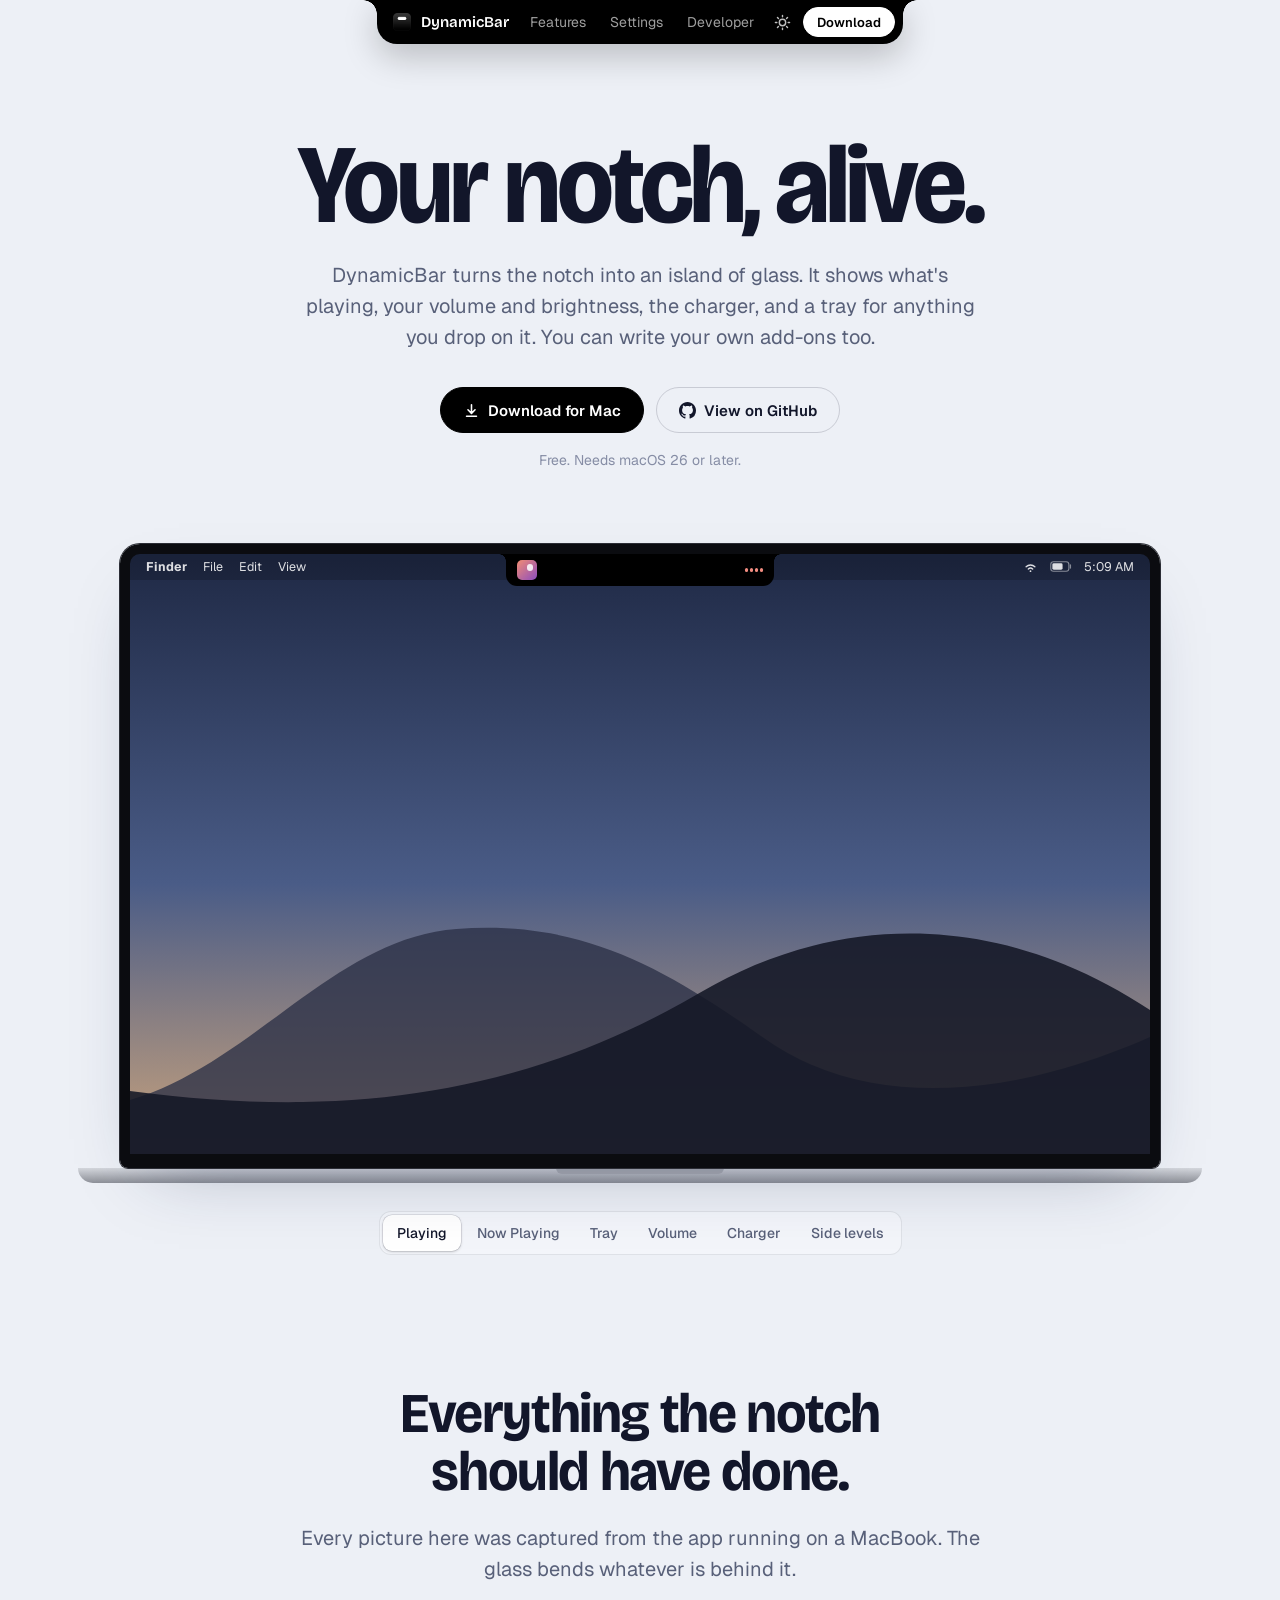
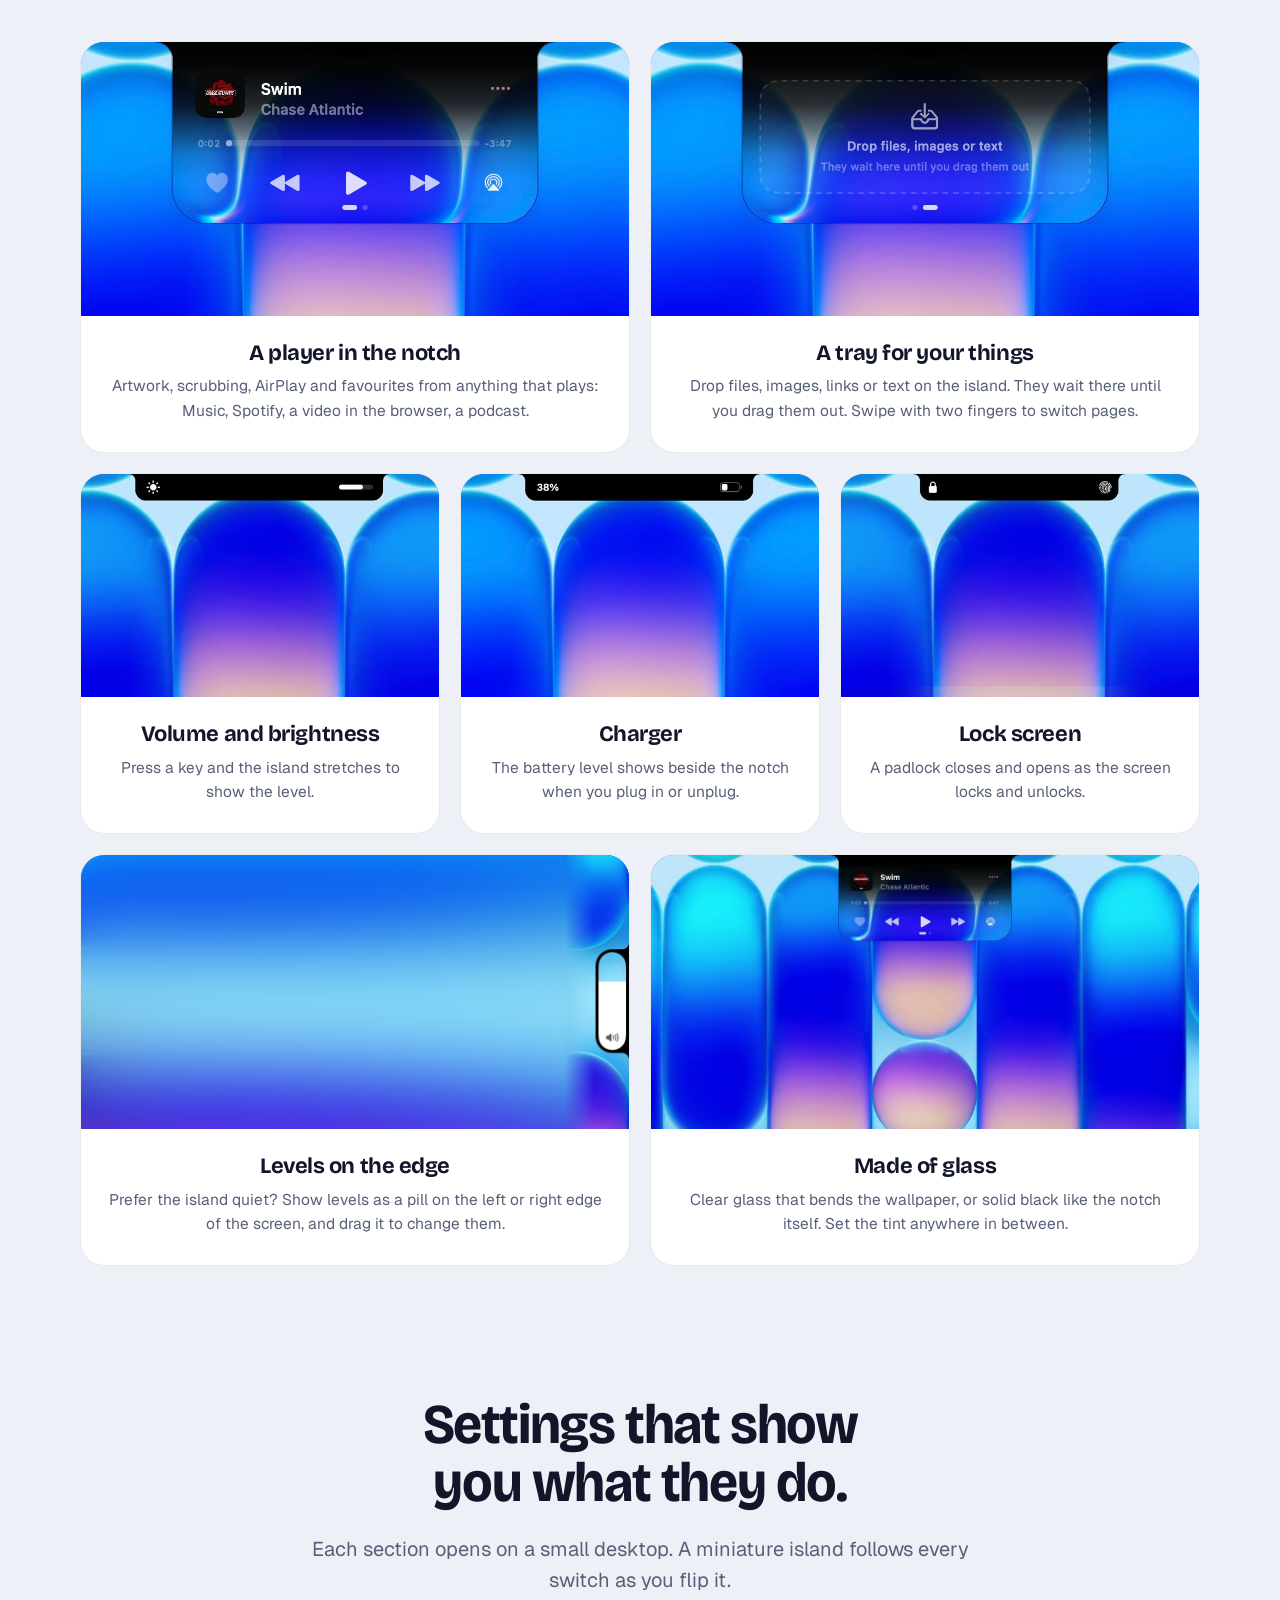
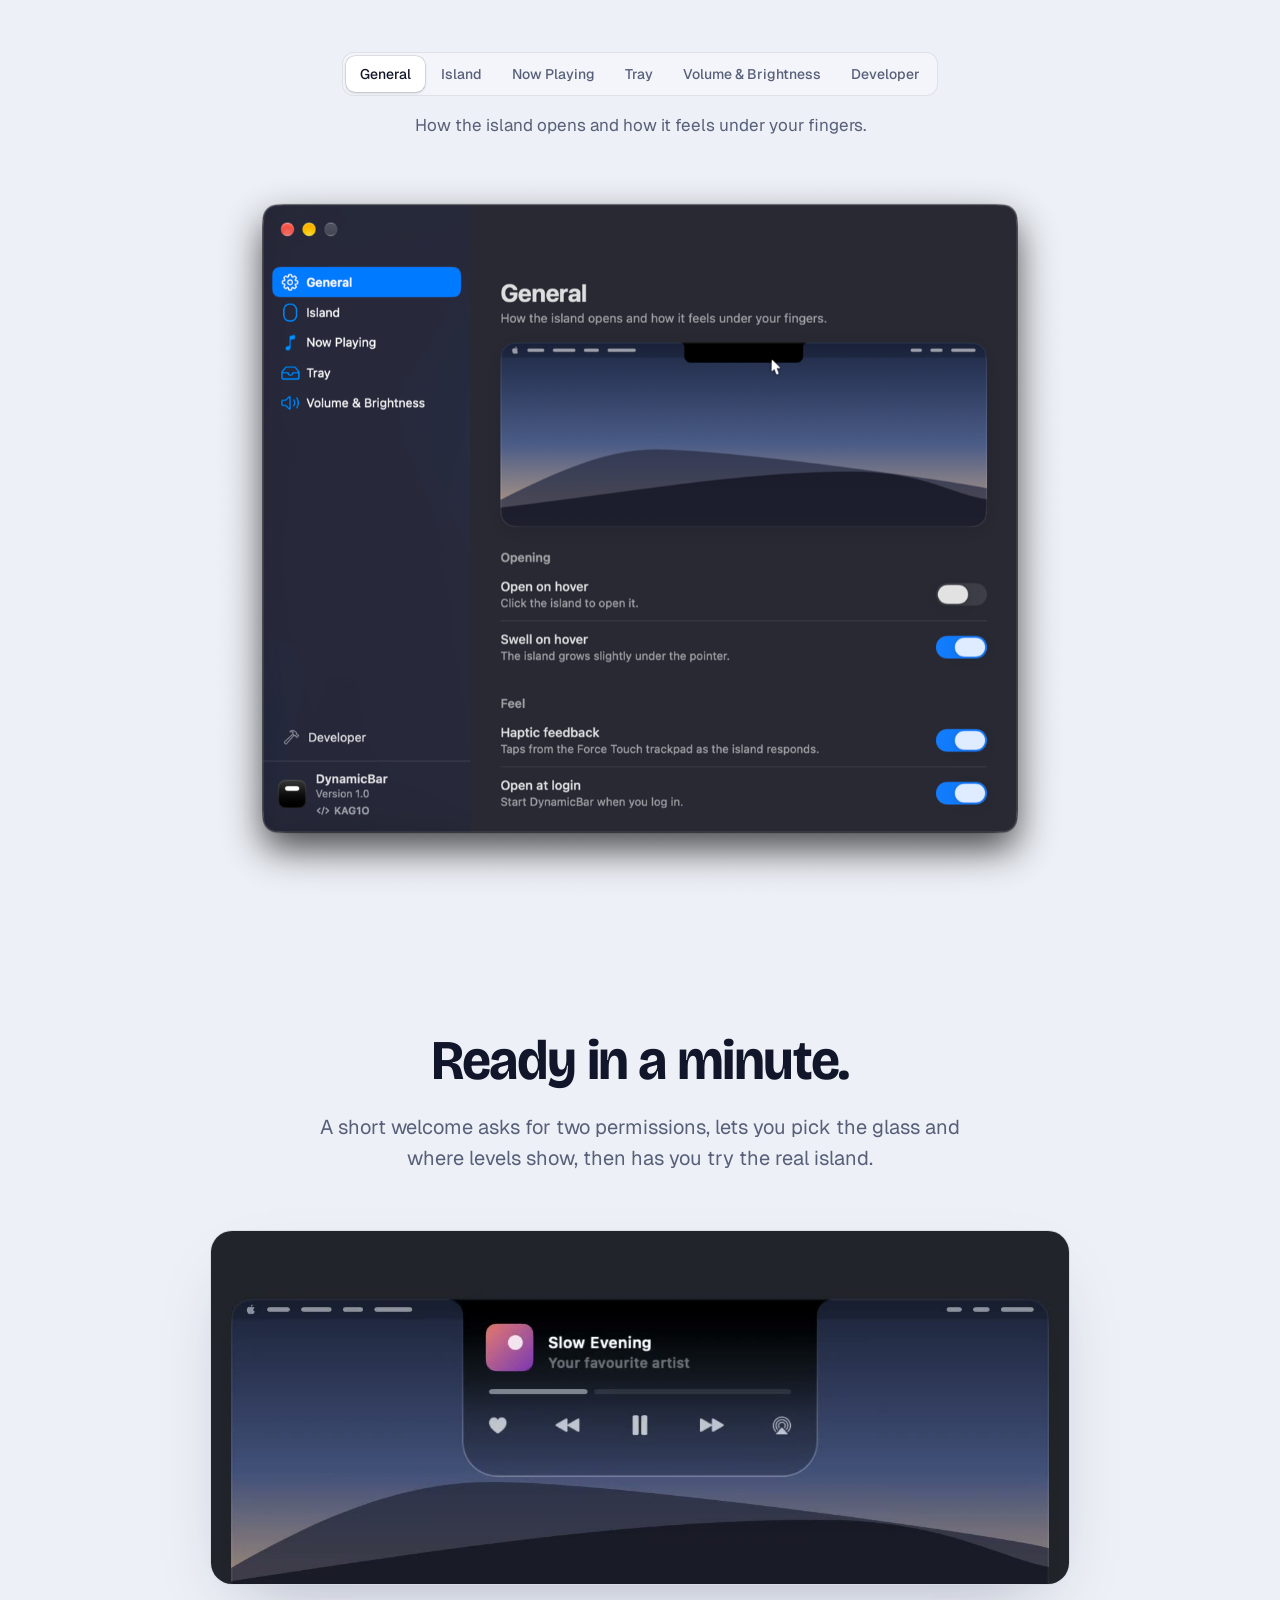
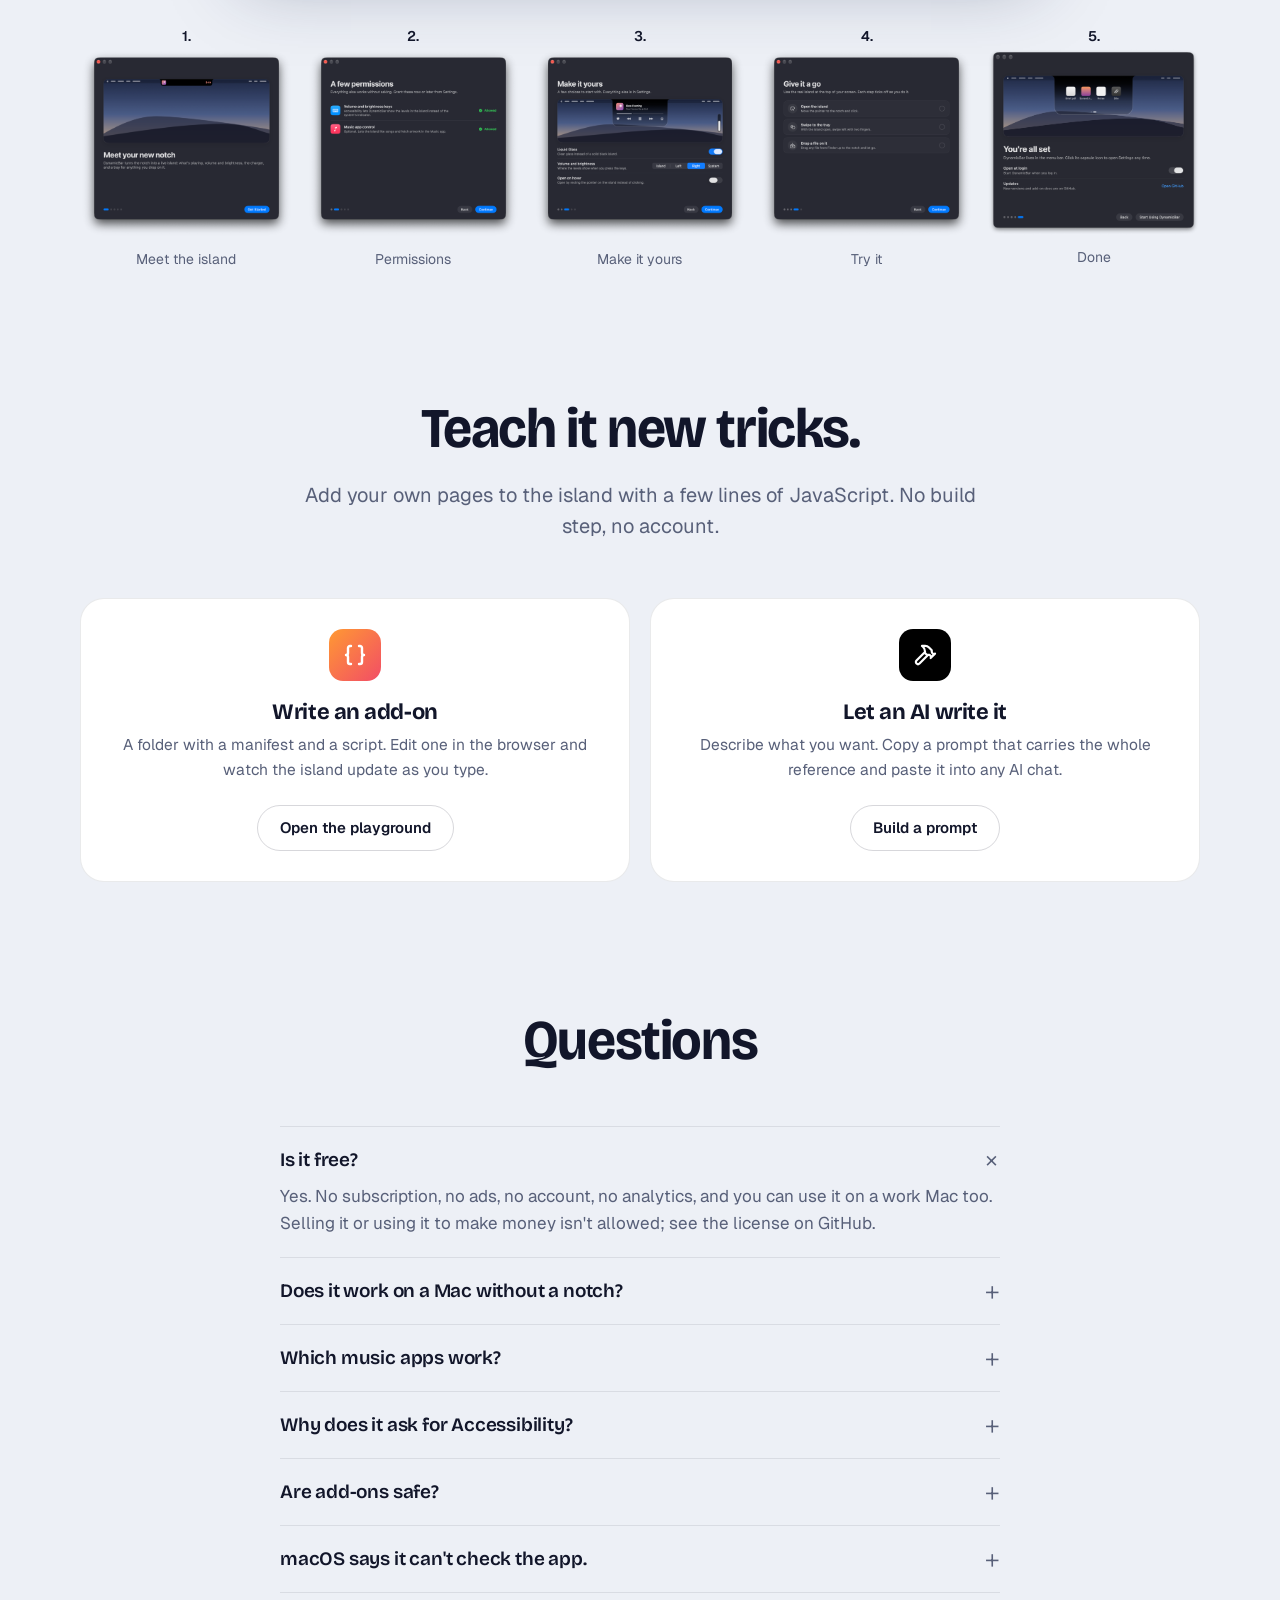
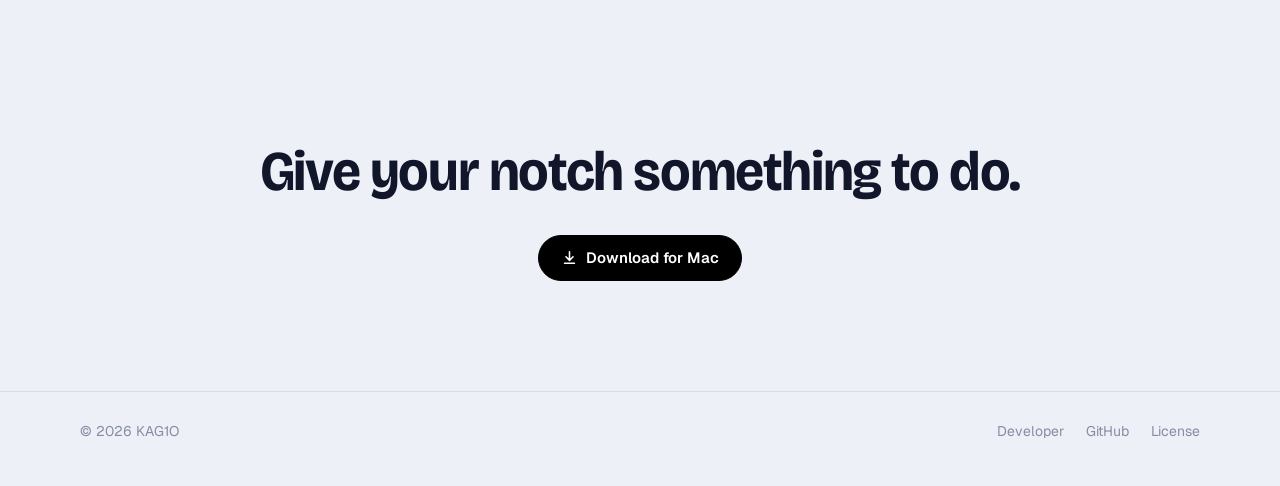
==== docs/index.html @ 4206e4d0 "DynamicBar website, add-on docs and license" ====
<!doctype html>
<html lang="en">
<head>
<meta charset="utf-8">
<meta name="viewport" content="width=device-width, initial-scale=1">
<title>DynamicBar — your notch, alive</title>
<meta name="description" content="DynamicBar turns the MacBook notch into a live Liquid Glass island: what's playing, volume and brightness, the charger, a tray for your files, and add-ons you write in JavaScript. Free for personal use.">
<meta property="og:title" content="DynamicBar — your notch, alive">
<meta property="og:description" content="A free Liquid Glass island for the Mac notch, with add-ons you write in JavaScript.">
<meta property="og:image" content="assets/img/island-player.jpg">
<meta name="theme-color" content="#0e1120" media="(prefers-color-scheme: dark)">
<meta name="theme-color" content="#edf0f6" media="(prefers-color-scheme: light)">
<link rel="icon" href="assets/img/icon.png">
<script>try { const t = localStorage.getItem("theme"); if (t) document.documentElement.dataset.theme = t; } catch (e) {}</script>
<link rel="preconnect" href="https://fonts.googleapis.com">
<link rel="preconnect" href="https://fonts.gstatic.com" crossorigin>
<link href="https://fonts.googleapis.com/css2?family=Bricolage+Grotesque:opsz,wdth,wght@12..96,75..100,400..800&family=Geist:wght@400;500;600&family=Geist+Mono:wght@400;500&display=swap" rel="stylesheet">
<link rel="stylesheet" href="assets/style.css">
</head>
<body>
<svg width="0" height="0" style="position:absolute" aria-hidden="true">
  <symbol id="i-gh" viewBox="0 0 16 16"><path fill="currentColor" d="M8 0C3.58 0 0 3.58 0 8c0 3.54 2.29 6.53 5.47 7.59.4.07.55-.17.55-.38 0-.19-.01-.82-.01-1.49-2.01.37-2.53-.49-2.69-.94-.09-.23-.48-.94-.82-1.13-.28-.15-.68-.52-.01-.53.63-.01 1.08.58 1.23.82.72 1.21 1.87.87 2.33.66.07-.52.28-.87.51-1.07-1.78-.2-3.64-.89-3.64-3.95 0-.87.31-1.59.82-2.15-.08-.2-.36-1.02.08-2.12 0 0 .67-.21 2.2.82.64-.18 1.32-.27 2-.27.68 0 1.36.09 2 .27 1.53-1.04 2.2-.82 2.2-.82.44 1.1.16 1.92.08 2.12.51.56.82 1.27.82 2.15 0 3.07-1.87 3.75-3.65 3.95.29.25.54.73.54 1.48 0 1.07-.01 1.93-.01 2.2 0 .21.15.46.55.38A8.013 8.013 0 0016 8c0-4.42-3.58-8-8-8z"/></symbol>
  <symbol id="i-down" viewBox="0 0 24 24"><path fill="none" stroke="currentColor" stroke-width="2.2" stroke-linecap="round" stroke-linejoin="round" d="M12 4v12m0 0-5-5m5 5 5-5M5 20h14"/></symbol>
  <symbol id="i-sun" viewBox="0 0 24 24"><circle cx="12" cy="12" r="4.5" fill="none" stroke="currentColor" stroke-width="2"/><path stroke="currentColor" stroke-width="2" stroke-linecap="round" d="M12 2v2m0 16v2M4.9 4.9l1.4 1.4m11.4 11.4 1.4 1.4M2 12h2m16 0h2M4.9 19.1l1.4-1.4M17.7 6.3l1.4-1.4"/></symbol>
  <symbol id="i-moon" viewBox="0 0 24 24"><path fill="currentColor" d="M20.5 14.6A8.5 8.5 0 0 1 9.4 3.5a8.5 8.5 0 1 0 11.1 11.1Z"/></symbol>
  <symbol id="i-braces" viewBox="0 0 24 24"><path fill="none" stroke="#fff" stroke-width="2.4" stroke-linecap="round" stroke-linejoin="round" d="M8 3H7a2 2 0 0 0-2 2v5a2 2 0 0 1-2 2 2 2 0 0 1 2 2v5a2 2 0 0 0 2 2h1M16 21h1a2 2 0 0 0 2-2v-5a2 2 0 0 1 2-2 2 2 0 0 1-2-2V5a2 2 0 0 0-2-2h-1"/></symbol>
  <symbol id="i-hammer" viewBox="0 0 24 24"><path fill="none" stroke="#fff" stroke-width="2.2" stroke-linecap="round" stroke-linejoin="round" d="m15 12-8.5 8.5a2.12 2.12 0 1 1-3-3L12 9m5.64 6L22 10.64M20.91 11.7l-1.25-1.25c-.6-.6-.93-1.4-.93-2.25v-.86L16.01 4.6a5.56 5.56 0 0 0-3.94-1.64H9l.92.82A6.18 6.18 0 0 1 12 8.4v1.56l2 2h2.47l2.26 1.91"/></symbol>
  <symbol id="i-wifi" viewBox="0 0 24 24"><path fill="none" stroke="currentColor" stroke-width="2.2" stroke-linecap="round" d="M5 12.5a10 10 0 0 1 14 0M8.5 16a5 5 0 0 1 7 0"/><circle cx="12" cy="19.5" r="1.4" fill="currentColor"/></symbol>
  <symbol id="i-battery" viewBox="0 0 28 14"><rect x="1" y="1" width="23" height="12" rx="3.5" fill="none" stroke="currentColor" stroke-width="1.4" opacity=".55"/><rect x="3" y="3" width="13" height="8" rx="1.8" fill="currentColor"/><path d="M26 5v4" stroke="currentColor" stroke-width="1.6" stroke-linecap="round" opacity=".55"/></symbol>
  <symbol id="i-speaker" viewBox="0 0 24 24"><path fill="currentColor" d="M11 5 6 9H2v6h4l5 4V5Z"/><path fill="none" stroke="currentColor" stroke-width="2" stroke-linecap="round" d="M15.5 8.5a5 5 0 0 1 0 7M19 5a10 10 0 0 1 0 14"/></symbol>
  <symbol id="i-ridges" viewBox="0 0 1000 400" preserveAspectRatio="none"><path fill="rgba(41,46,69,.75)" d="M0 400V340C120 300 200 160 320 150c120-10 200 40 300 120 110 90 260 60 380 0V400Z"/><path fill="rgba(20,23,38,.88)" d="M0 400V330c200 30 380 10 560-110 120-80 280-100 440 20V400Z"/></symbol>
</svg>

<nav class="nav" aria-label="Main">
  <a class="brand" href="#top"><img src="assets/img/icon.png" alt="">DynamicBar</a>
  <a class="link opt" href="#features">Features</a>
  <a class="link opt" href="#settings">Settings</a>
  <a class="link" href="developer.html">Developer</a>
  <button class="theme-btn" type="button"><svg class="moon"><use href="#i-moon"/></svg><svg class="sun"><use href="#i-sun"/></svg></button>
  <a class="btn get" href="#download">Download</a>
</nav>

<header class="hero" id="top">
  <div class="wrap">
    <h1>Your notch, alive.</h1>
    <p class="lead">DynamicBar turns the notch into an island of glass. It shows what's playing, your volume and brightness, the charger, and a tray for anything you drop on it. You can write your own add-ons too.</p>
    <div class="btn-row" id="download">
      <a class="btn primary" href="https://github.com/KAG1O/DynamicBar/releases/latest"><svg><use href="#i-down"/></svg>Download for Mac</a>
      <a class="btn" href="https://github.com/KAG1O/DynamicBar"><svg><use href="#i-gh"/></svg>View on GitHub</a>
    </div>
    <p class="fine">Free. Needs macOS 26 or later.</p>

    <div class="stage" data-loop id="stage">
      <div class="screen" id="screen">
        <svg class="ridges" aria-hidden="true"><use href="#i-ridges"/></svg>
        <div class="menubar" aria-hidden="true">
          <b>Finder</b><span class="opt">File</span><span class="opt">Edit</span><span class="opt">View</span>
          <span class="right"><svg><use href="#i-wifi"/></svg><svg style="width:22px"><use href="#i-battery"/></svg><span id="clock">9:41</span></span>
        </div>
        <div class="island-wrap"><button class="island" id="island" type="button" aria-label="The island. Click to open it."></button></div>
        <div class="side-pill" id="sidePill" aria-hidden="true"><i></i></div>
      </div>
      <div class="base"></div>
    </div>
    <div class="seg" id="states" role="group" aria-label="Show the island as"></div>
  </div>
</header>

<main>
  <section class="section" id="features">
    <div class="wrap">
      <div class="head">
        <h2>Everything the notch should have done.</h2>
        <p class="lead">Every picture here was captured from the app running on a MacBook. The glass bends whatever is behind it.</p>
      </div>

      <div class="grid two">
        <article class="feature">
          <div class="shot"><img src="assets/img/island-player.jpg" alt="The open island playing a song over a blue wallpaper" loading="lazy"></div>
          <div class="body"><h3>A player in the notch</h3><p>Artwork, scrubbing, AirPlay and favourites from anything that plays: Music, Spotify, a video in the browser, a podcast.</p></div>
        </article>
        <article class="feature">
          <div class="shot"><img src="assets/img/island-tray.jpg" alt="The tray page of the open island" loading="lazy"></div>
          <div class="body"><h3>A tray for your things</h3><p>Drop files, images, links or text on the island. They wait there until you drag them out. Swipe with two fingers to switch pages.</p></div>
        </article>
      </div>

      <div class="grid three">
        <article class="feature">
          <div class="shot"><video src="assets/video/hud.mp4" poster="assets/img/poster-hud.jpg" muted loop playsinline preload="metadata" aria-label="The island showing the volume level"></video></div>
          <div class="body"><h3>Volume and brightness</h3><p>Press a key and the island stretches to show the level.</p></div>
        </article>
        <article class="feature">
          <div class="shot"><img src="assets/img/island-power.jpg" alt="Battery level beside the notch" loading="lazy"></div>
          <div class="body"><h3>Charger</h3><p>The battery level shows beside the notch when you plug in or unplug.</p></div>
        </article>
        <article class="feature">
          <div class="shot"><video src="assets/video/lock.mp4" poster="assets/img/poster-lock.jpg" muted loop playsinline preload="metadata" aria-label="A padlock beside the notch as the screen locks"></video></div>
          <div class="body"><h3>Lock screen</h3><p>A padlock closes and opens as the screen locks and unlocks.</p></div>
        </article>
      </div>

      <div class="grid two">
        <article class="feature">
          <div class="shot pill"><video src="assets/video/side.mp4" poster="assets/img/poster-side.jpg" muted loop playsinline preload="metadata" aria-label="A level pill at the right edge of the screen"></video></div>
          <div class="body"><h3>Levels on the edge</h3><p>Prefer the island quiet? Show levels as a pill on the left or right edge of the screen, and drag it to change them.</p></div>
        </article>
        <article class="feature">
          <div class="shot"><video src="assets/video/expand.mp4" poster="assets/img/poster-expand.jpg" muted loop playsinline preload="metadata" aria-label="The island opening from the notch and closing again"></video></div>
          <div class="body"><h3>Made of glass</h3><p>Clear glass that bends the wallpaper, or solid black like the notch itself. Set the tint anywhere in between.</p></div>
        </article>
      </div>
    </div>
  </section>

  <section class="section tour" id="settings">
    <div class="wrap">
      <div class="head">
        <h2>Settings that show you what they do.</h2>
        <p class="lead">Each section opens on a small desktop. A miniature island follows every switch as you flip it.</p>
      </div>
      <div class="seg" id="tourTabs" role="group" aria-label="Settings section"></div>
      <p class="tour-caption" id="tourCaption" aria-live="polite"></p>
      <div class="tour-shot" id="tourShot"></div>
    </div>
  </section>

  <section class="section" id="welcome">
    <div class="wrap">
      <div class="head">
        <h2>Ready in a minute.</h2>
        <p class="lead">A short welcome asks for two permissions, lets you pick the glass and where levels show, then has you try the real island.</p>
      </div>
      <div class="welcome-video"><video src="assets/video/onboarding.mp4" poster="assets/img/poster-onboarding.jpg" muted loop playsinline preload="metadata" aria-label="The welcome window cycling through the island's shapes"></video></div>
      <ol class="steps">
        <li><img src="assets/img/onboarding-0.png" alt="" loading="lazy">Meet the island</li>
        <li><img src="assets/img/onboarding-1.png" alt="" loading="lazy">Permissions</li>
        <li><img src="assets/img/onboarding-2.png" alt="" loading="lazy">Make it yours</li>
        <li><img src="assets/img/onboarding-3.png" alt="" loading="lazy">Try it</li>
        <li><img src="assets/img/onboarding-4.png" alt="" loading="lazy">Done</li>
      </ol>
    </div>
  </section>

  <section class="section" id="developers">
    <div class="wrap">
      <div class="head">
        <h2>Teach it new tricks.</h2>
        <p class="lead">Add your own pages to the island with a few lines of JavaScript. No build step, no account.</p>
      </div>
      <div class="grid two">
        <div class="card">
          <div class="kit-icon"><svg><use href="#i-braces"/></svg></div>
          <h3>Write an add-on</h3>
          <p>A folder with a manifest and a script. Edit one in the browser and watch the island update as you type.</p>
          <div class="btn-row"><a class="btn" href="developer.html#playground">Open the playground</a></div>
        </div>
        <div class="card">
          <div class="kit-icon" style="background:#000"><svg><use href="#i-hammer"/></svg></div>
          <h3>Let an AI write it</h3>
          <p>Describe what you want. Copy a prompt that carries the whole reference and paste it into any AI chat.</p>
          <div class="btn-row"><a class="btn" href="developer.html#ai">Build a prompt</a></div>
        </div>
      </div>
    </div>
  </section>

  <section class="section" id="faq">
    <div class="narrow">
      <div class="head"><h2>Questions</h2></div>
      <details open><summary>Is it free?</summary><p>Yes. No subscription, no ads, no account, no analytics, and you can use it on a work Mac too. Selling it or using it to make money isn't allowed; see the license on GitHub.</p></details>
      <details><summary>Does it work on a Mac without a notch?</summary><p>Yes. The island hangs from the middle of the menu bar instead. It looks best on a MacBook with a notch, where it grows out of the cutout.</p></details>
      <details><summary>Which music apps work?</summary><p>Anything that reports to macOS Now Playing: Music, Spotify, podcasts, videos in Safari or Chrome. You can limit it to the Music app or turn the player off.</p></details>
      <details><summary>Why does it ask for Accessibility?</summary><p>Only to take over the volume and brightness keys, so levels show in the island instead of the system square. Choose “System” in Settings and it never needs it.</p></details>
      <details><summary>Are add-ons safe?</summary><p>Add-ons run inside DynamicBar's JavaScript sandbox. The network, links, media, the clipboard and opening the island each need a permission, shown before you install. Developer Mode stays off until you turn it on.</p></details>
      <details><summary>macOS says it can't check the app.</summary><p>DynamicBar isn't notarized by Apple. Close the message, open System Settings › Privacy &amp; Security, scroll down and click Open Anyway. If macOS says the app is damaged, run <code>xattr -cr /Applications/DynamicBar.app</code> in Terminal and open it again.</p></details>
    </div>
  </section>

  <section class="closing">
    <div class="wrap">
      <h2>Give your notch something to do.</h2>
      <div class="btn-row">
        <a class="btn primary" href="https://github.com/KAG1O/DynamicBar/releases/latest"><svg><use href="#i-down"/></svg>Download for Mac</a>
      </div>
    </div>
  </section>
</main>

<footer>
  <div class="wrap">
    <span>© 2026 KAG1O</span>
    <nav aria-label="Footer"><a href="developer.html">Developer</a><a href="https://github.com/KAG1O/DynamicBar">GitHub</a><a href="https://github.com/KAG1O/DynamicBar/blob/main/LICENSE.md">License</a></nav>
  </div>
</footer>

<script src="assets/common.js"></script>
<script src="assets/home.js"></script>
</body>
</html>
---- docs/assets/style.css ----
/* DynamicBar — site styles
   The page hangs from its centre line, like the island hangs from the notch.
   Colours come from the app's own dusk desktop; the island is always pure black. */

:root {
  --ink: #000;               /* the island, in both themes */
  --bg: #0e1120;             /* dusk night */
  --surface: #171b2f;
  --surface-2: #1d2238;
  --line: rgba(196, 206, 240, 0.1);
  --line-2: rgba(196, 206, 240, 0.18);
  --text: #eef0f6;
  --muted: #9aa3bf;
  --faint: #6b7392;
  --blue: #0a84ff;
  --sand: #c9a37d;
  --coral: #f24d66;
  --orange: #ff9933;
  --on-primary: #0e1120;
  --primary: #eef0f6;
  --code-bg: #0a0d19;
  --code-text: #d7dbe8;
  --shadow: 0 30px 80px -30px rgba(0, 0, 0, 0.7);
  --dusk: linear-gradient(180deg, #1f2945 0%, #4a5c87 55%, #c9a37d 100%);
  --spring: cubic-bezier(0.34, 1.32, 0.5, 1);
  --ease: cubic-bezier(0.22, 1, 0.36, 1);
  --display: "Bricolage Grotesque", "SF Pro Display", system-ui, sans-serif;
  --sans: "Geist", -apple-system, BlinkMacSystemFont, system-ui, sans-serif;
  --mono: "Geist Mono", ui-monospace, "SF Mono", Menlo, monospace;
  color-scheme: dark;
}
:root[data-theme="light"] {
  --bg: #edf0f6;             /* dawn */
  --surface: #ffffff;
  --surface-2: #f3f5fa;
  --line: rgba(18, 22, 42, 0.09);
  --line-2: rgba(18, 22, 42, 0.17);
  --text: #12162a;
  --muted: #586079;
  --faint: #868da5;
  --on-primary: #fff;
  --primary: #000;
  --code-bg: #12162a;
  --code-text: #dfe3ee;
  --shadow: 0 30px 70px -34px rgba(30, 40, 80, 0.35);
  color-scheme: light;
}
@media (prefers-color-scheme: light) {
  :root:not([data-theme="dark"]) {
    --bg: #edf0f6; --surface: #ffffff; --surface-2: #f3f5fa;
    --line: rgba(18, 22, 42, 0.09); --line-2: rgba(18, 22, 42, 0.17);
    --text: #12162a; --muted: #586079; --faint: #868da5;
    --on-primary: #fff; --primary: #000; --code-bg: #12162a; --code-text: #dfe3ee;
    --shadow: 0 30px 70px -34px rgba(30, 40, 80, 0.35);
    color-scheme: light;
  }
}

* { box-sizing: border-box; }
html { -webkit-text-size-adjust: 100%; scroll-padding-top: 110px; }
body {
  margin: 0; background: var(--bg); color: var(--text);
  font: 400 17px/1.6 var(--sans); -webkit-font-smoothing: antialiased; overflow-x: hidden;
}
img, video { display: block; max-width: 100%; }
a { color: inherit; }
code, pre, kbd, textarea { font-family: var(--mono); font-variant-ligatures: none; }
:focus-visible { outline: 2px solid var(--blue); outline-offset: 3px; }
::selection { background: rgba(10, 132, 255, 0.35); }
.wrap { width: min(1120px, 100% - 32px); margin-inline: auto; }
.narrow { width: min(720px, 100% - 32px); margin-inline: auto; }
.muted { color: var(--muted); }

/* ---------- Type scale ---------- */
h1, h2, h3 { font-family: var(--display); font-weight: 700; margin: 0; text-wrap: balance; }
h1 { font-size: clamp(50px, 9vw, 112px); line-height: 0.95; letter-spacing: -0.03em; font-variation-settings: "wdth" 92; }
h2 { font-size: clamp(34px, 5vw, 56px); line-height: 1.03; letter-spacing: -0.025em; font-variation-settings: "wdth" 94; }
h3 { font-size: 22px; line-height: 1.2; letter-spacing: -0.02em; }
.lead { max-width: 34em; margin: 22px auto 0; font-size: clamp(17px, 2vw, 20px); line-height: 1.55; color: var(--muted); }
p { text-wrap: pretty; }

/* ---------- The nav is an island ---------- */
.nav {
  position: fixed; top: 0; left: 50%; z-index: 50; transform: translateX(-50%);
  display: flex; align-items: center; gap: 2px; height: 44px; padding: 0 8px 0 14px;
  background: var(--ink); color: #fff; border-radius: 0 0 20px 20px;
  box-shadow: 0 12px 34px rgba(0, 0, 0, 0.22);
}
.nav::before, .nav::after { content: ""; position: absolute; top: 0; width: 14px; height: 14px; }
.nav::before { right: 100%; background: radial-gradient(circle at 0 100%, transparent 13.5px, var(--ink) 14px); }
.nav::after { left: 100%; background: radial-gradient(circle at 100% 100%, transparent 13.5px, var(--ink) 14px); }
.brand { display: flex; align-items: center; gap: 8px; margin-right: 8px; font: 600 15px var(--display); text-decoration: none; }
.brand img { width: 22px; height: 22px; border-radius: 6px; }
.nav a.link { padding: 6px 11px; border-radius: 999px; font-size: 14px; color: rgba(255, 255, 255, 0.62); text-decoration: none; transition: color 0.2s, background 0.2s; }
.nav a.link:hover, .nav a.link[aria-current] { color: #fff; background: rgba(255, 255, 255, 0.1); }
.theme-btn {
  all: unset; cursor: pointer; display: grid; place-items: center; width: 30px; height: 30px; border-radius: 50%;
  color: rgba(255, 255, 255, 0.75); transition: background 0.2s, color 0.2s;
}
.theme-btn:hover { background: rgba(255, 255, 255, 0.12); color: #fff; }
.theme-btn:focus-visible { outline: 2px solid var(--blue); }
.theme-btn svg { width: 17px; height: 17px; }
.theme-btn .sun { display: none; }
:root[data-theme="light"] .theme-btn .sun { display: block; }
:root[data-theme="light"] .theme-btn .moon { display: none; }
@media (prefers-color-scheme: light) {
  :root:not([data-theme="dark"]) .theme-btn .sun { display: block; }
  :root:not([data-theme="dark"]) .theme-btn .moon { display: none; }
}
.nav .btn.get { margin-left: 4px; height: 30px; padding: 0 13px; font-size: 13px; background: #fff; color: #000; border-color: #fff; }
@media (max-width: 640px) { .nav .opt { display: none; } .brand { font-size: 0; gap: 0; } }

/* ---------- Buttons ---------- */
.btn {
  display: inline-flex; align-items: center; justify-content: center; gap: 8px; height: 46px; padding: 0 22px; border-radius: 999px;
  font: 600 15px/1 var(--sans); text-decoration: none; color: var(--text); background: transparent; border: 1px solid var(--line-2);
  cursor: pointer; transition: transform 0.25s var(--spring), border-color 0.2s; white-space: nowrap;
}
.btn:hover { border-color: var(--muted); }
.btn:active { transform: scale(0.97); }
.btn.primary { background: var(--primary); color: var(--on-primary); border-color: var(--primary); }
.btn.sm { height: 34px; padding: 0 14px; font-size: 13.5px; }
.btn svg { width: 17px; height: 17px; }
.btn-row { display: flex; gap: 12px; justify-content: center; flex-wrap: wrap; margin-top: 34px; }
.fine { margin: 16px 0 0; font-size: 14px; color: var(--faint); }

/* ---------- Hero ---------- */
.hero { padding: 132px 0 0; text-align: center; }
.stage { width: min(1040px, 100%); margin: 72px auto 0; perspective: 1600px; }
.screen {
  position: relative; aspect-ratio: 16 / 9.6; overflow: hidden; border-radius: 20px 20px 8px 8px;
  background: var(--dusk); border: 10px solid #0b0c10; border-bottom-width: 14px;
  box-shadow: 0 0 0 1px #2b2d35, var(--shadow);
  transform: rotateX(var(--tilt, 12deg)); transform-origin: 50% 100%;
}
.ridges { position: absolute; inset: auto 0 0 0; width: 100%; height: 60%; }
.menubar {
  position: absolute; inset: 0 0 auto 0; height: 26px; display: flex; align-items: center; gap: 16px; padding: 0 16px;
  background: rgba(0, 0, 0, 0.18); font-size: 12.5px; color: rgba(255, 255, 255, 0.85);
}
.menubar .right { margin-left: auto; display: flex; gap: 12px; align-items: center; }
.menubar svg { width: 15px; height: 15px; }
.base { height: 15px; margin: 0 -4%; border-radius: 0 0 18px 18px; background: linear-gradient(#d4d7dd, #8d9098); }
.base::after { content: ""; display: block; width: 15%; height: 6px; margin: 0 auto; border-radius: 0 0 8px 8px; background: #a9acb3; }
@media (max-width: 700px) {
  .screen { aspect-ratio: 3 / 4; border-width: 7px; }
  .screen .island-wrap { transform: translateX(-50%) scale(0.8); }
  .menubar .opt { display: none; }
}

/* ---------- The live island ---------- */
.island-wrap { position: absolute; top: 0; left: 50%; z-index: 3; transform: translateX(-50%); transform-origin: top center; }
.island {
  --w: 190px; --h: 32px; --r: 11px; --ear: 0px;
  all: unset; position: relative; display: block; width: var(--w); height: var(--h); cursor: pointer;
  background: var(--ink); color: #fff; border-radius: 0 0 var(--r) var(--r);
  transition: width 0.6s var(--spring), height 0.6s var(--spring), border-radius 0.6s var(--spring), transform 0.3s var(--spring);
}
.island.glass {
  background: linear-gradient(180deg, #000 0%, rgba(0, 0, 0, 0.92) 24%, rgba(10, 12, 26, 0.6) 66%, rgba(22, 26, 52, 0.42) 100%);
  box-shadow: inset 0 -1px 0 rgba(255, 255, 255, 0.3), 0 20px 50px rgba(0, 0, 0, 0.3);
}
.island::before, .island::after { content: ""; position: absolute; top: 0; width: var(--ear); height: var(--ear); transition: width 0.6s var(--spring), height 0.6s var(--spring); }
.island::before { right: 100%; background: radial-gradient(circle at 0 100%, transparent calc(var(--ear) - 0.5px), #000 var(--ear)); }
.island::after { left: 100%; background: radial-gradient(circle at 100% 100%, transparent calc(var(--ear) - 0.5px), #000 var(--ear)); }
.island:not(.open):hover { transform: scale(1.05); }
.face { position: absolute; inset: 0; opacity: 0; visibility: hidden; transition: opacity 0.2s, visibility 0s 0.2s; }
.face.show { opacity: 1; visibility: visible; transition: opacity 0.3s 0.2s; }
.row { display: flex; align-items: center; justify-content: space-between; height: 32px; padding: 0 11px; font-size: 13px; font-weight: 600; }
.art { flex: none; position: relative; width: 20px; height: 20px; border-radius: 5px; overflow: hidden; background: linear-gradient(135deg, #f28c73, #8c4dbf); }
.art::after { content: ""; position: absolute; width: 32%; height: 32%; border-radius: 50%; background: rgba(255, 255, 255, 0.85); top: 22%; right: 20%; }
.bars { display: flex; gap: 2px; align-items: center; height: 12px; }
.bars i { width: 3px; height: 4px; border-radius: 3px; background: #f28c80; animation: eq 0.9s ease-in-out infinite alternate; }
.bars i:nth-child(2) { animation-duration: 0.6s; } .bars i:nth-child(3) { animation-duration: 1.1s; } .bars i:nth-child(4) { animation-duration: 0.75s; }
@keyframes eq { from { height: 3px; } to { height: 12px; } }
.lvl { flex: none; width: 54px; height: 5px; border-radius: 5px; background: rgba(255, 255, 255, 0.2); overflow: hidden; }
.lvl i { display: block; height: 100%; width: 65%; background: #fff; border-radius: 5px; transition: width 0.4s var(--ease); }
.batt { position: relative; width: 24px; height: 11px; border-radius: 3px; border: 1.5px solid rgba(255, 255, 255, 0.5); padding: 1px; }
.batt::after { content: ""; position: absolute; right: -4px; top: 2.5px; width: 2px; height: 4px; border-radius: 0 2px 2px 0; background: rgba(255, 255, 255, 0.5); }
.batt i { display: block; height: 100%; width: 64%; background: #34c759; border-radius: 1px; }
.player { padding: 44px 26px 0; text-align: left; }
.player .top { display: flex; gap: 14px; align-items: center; }
.player .art { width: 52px; height: 52px; border-radius: 12px; }
.player .t { font-size: 15px; font-weight: 600; line-height: 1.25; }
.player .a { font-size: 14px; font-weight: 600; color: rgba(255, 255, 255, 0.45); }
.prog { display: flex; align-items: center; gap: 8px; margin-top: 14px; font: 500 10px var(--mono); color: rgba(255, 255, 255, 0.45); }
.prog div { flex: 1; height: 4px; border-radius: 4px; background: rgba(255, 255, 255, 0.14); overflow: hidden; }
.prog div i { display: block; height: 100%; width: 20%; background: rgba(255, 255, 255, 0.7); }
.ctl { display: flex; justify-content: space-around; align-items: center; margin-top: 12px; opacity: 0.85; }
.ctl svg { width: 18px; height: 18px; fill: #fff; }
.ctl svg.big { width: 26px; height: 26px; }
.dots { position: absolute; bottom: 9px; left: 50%; transform: translateX(-50%); display: flex; gap: 4px; }
.dots i { width: 5px; height: 5px; border-radius: 5px; background: rgba(255, 255, 255, 0.28); }
.dots i.on { width: 14px; background: rgba(255, 255, 255, 0.85); }
.tray { display: flex; gap: 12px; justify-content: center; padding-top: 46px; }
.tile { width: 58px; text-align: center; font-size: 10px; font-weight: 500; color: rgba(255, 255, 255, 0.65); }
.tile div { width: 46px; height: 46px; margin: 0 auto 6px; border-radius: 10px; display: grid; place-items: center; }
.side-pill {
  position: absolute; right: 2.4%; top: 50%; z-index: 3; width: 30px; height: 150px; padding: 4px; border-radius: 20px;
  display: flex; align-items: flex-end; background: rgba(0, 0, 0, 0.55); border: 1px solid rgba(255, 255, 255, 0.3);
  transform: translate(80px, -50%); transition: transform 0.6s var(--spring);
}
.side-pill.show { transform: translate(0, -50%); }
.side-pill i { display: block; width: 100%; height: 60%; border-radius: 16px; background: #fff; transition: height 0.5s var(--ease); }
@media (max-width: 700px) { .side-pill { display: none; } }

/* Looping animations stop while their part of the page is off screen. */
.paused, .paused * { animation-play-state: paused !important; }

/* A segmented control, as in macOS */
.seg {
  display: inline-flex; flex-wrap: wrap; justify-content: center; gap: 2px; padding: 3px; border-radius: 12px;
  background: var(--surface-2); border: 1px solid var(--line);
}
.seg button, .seg a {
  all: unset; cursor: pointer; padding: 7px 14px; border-radius: 9px; font-size: 14px; font-weight: 500; color: var(--muted);
  transition: color 0.2s, background 0.25s var(--ease), box-shadow 0.25s;
}
.seg button:hover, .seg a:hover { color: var(--text); }
.seg [aria-pressed="true"], .seg [aria-current="true"] { background: var(--surface); color: var(--text); box-shadow: 0 1px 3px rgba(0, 0, 0, 0.18), 0 0 0 0.5px var(--line-2); }
.seg button:focus-visible, .seg a:focus-visible { outline: 2px solid var(--blue); }
.hero .seg { margin-top: 28px; }

/* ---------- Sections ---------- */
.section { padding-top: 130px; }
.head { max-width: 760px; margin: 0 auto 56px; text-align: center; }

/* ---------- Features: symmetric rows ---------- */
.grid { display: grid; gap: 20px; }
.grid.two { grid-template-columns: repeat(2, 1fr); }
.grid.three { grid-template-columns: repeat(3, 1fr); }
.grid + .grid { margin-top: 20px; }
@media (max-width: 860px) { .grid.two, .grid.three { grid-template-columns: 1fr; } }
.feature { display: flex; flex-direction: column; overflow: hidden; border-radius: 24px; background: var(--surface); border: 1px solid var(--line); }
.feature .shot { position: relative; aspect-ratio: 2 / 1; overflow: hidden; background: #3f7fe8; }
.grid.three .feature .shot { aspect-ratio: 16 / 10; }
/* Narrow cards zoom into the top centre so the island reads at a glance. */
.grid.three .feature .shot img, .grid.three .feature .shot video { width: 160%; max-width: none; height: auto; margin-left: -30%; }
.feature .shot img, .feature .shot video { width: 100%; height: 100%; object-fit: cover; object-position: 50% 0; }
/* A tall, narrow recording: shown whole, over a blurred copy of its own wallpaper. */
.feature .shot.pill { background: #1d63e8 url("img/side-bg.jpg") center / 100% 100%; }
.feature .shot.pill::before { content: ""; position: absolute; inset: -40px; background: inherit; filter: blur(40px); }
/* The recording is the right edge of the screen, so it sits on the card's right edge and fades in from the left. */
.feature .shot.pill video { position: absolute; top: 0; right: 0; width: auto; height: 100%; -webkit-mask-image: linear-gradient(90deg, transparent, #000 45%); mask-image: linear-gradient(90deg, transparent, #000 45%); }
.feature .body { flex: 1; padding: 24px 26px 28px; text-align: center; }
.feature p { max-width: 32em; margin: 8px auto 0; font-size: 15.5px; color: var(--muted); }

/* ---------- Settings tour ---------- */
.tour { text-align: center; }
.tour-caption { min-height: 1.6em; margin: 16px 0 30px; color: var(--muted); }
.tour-shot { position: relative; width: min(860px, 100%); margin: 0 auto; aspect-ratio: 1200 / 1023; }
.tour-shot img { position: absolute; inset: 0; width: 100%; height: 100%; object-fit: contain; opacity: 0; transition: opacity 0.45s var(--ease); }
.tour-shot img.on { opacity: 1; }

/* ---------- Welcome ---------- */
.welcome-video { width: min(860px, 100%); margin: 0 auto; overflow: hidden; border-radius: 22px; border: 1px solid var(--line); box-shadow: var(--shadow); }
.steps { display: grid; grid-template-columns: repeat(5, 1fr); gap: 14px; margin: 40px 0 0; padding: 0; list-style: none; counter-reset: s; }
.steps li { counter-increment: s; text-align: center; font-size: 14px; color: var(--muted); }
.steps img { margin-bottom: 10px; border-radius: 12px; }
.steps li::before { content: counter(s) ". "; font-weight: 600; color: var(--text); }
@media (max-width: 860px) {
  .steps { grid-template-columns: none; grid-auto-flow: column; grid-auto-columns: 72%; overflow-x: auto; scroll-snap-type: x mandatory; padding-bottom: 8px; }
  .steps li { scroll-snap-align: center; }
}

/* ---------- Developer teaser ---------- */
.card { padding: 30px; border-radius: 24px; background: var(--surface); border: 1px solid var(--line); text-align: center; }
.card h3 { margin-bottom: 8px; }
.card p { max-width: 30em; margin: 0 auto 22px; font-size: 15.5px; color: var(--muted); }
.kit-icon { width: 52px; height: 52px; margin: 0 auto 18px; border-radius: 14px; display: grid; place-items: center; background: linear-gradient(135deg, var(--orange), var(--coral)); }
.kit-icon svg { width: 24px; height: 24px; }
.card .btn-row { margin-top: 0; }

/* ---------- FAQ ---------- */
details { padding: 20px 0; border-bottom: 1px solid var(--line); }
details:first-of-type { border-top: 1px solid var(--line); }
summary { cursor: pointer; list-style: none; display: flex; justify-content: space-between; gap: 20px; font: 600 19px/1.35 var(--display); letter-spacing: -0.01em; }
summary::-webkit-details-marker { display: none; }
summary::after { content: "+"; font: 300 26px/1 var(--sans); color: var(--muted); transition: transform 0.3s var(--ease); }
details[open] summary::after { transform: rotate(45deg); }
details p { margin: 10px 0 0; color: var(--muted); }

/* ---------- Closing + footer ---------- */
.closing { padding: 150px 0 110px; text-align: center; }
footer { padding: 28px 0 44px; border-top: 1px solid var(--line); font-size: 14px; color: var(--faint); }
footer .wrap { display: flex; justify-content: space-between; flex-wrap: wrap; gap: 16px 28px; }
footer nav { display: flex; gap: 22px; }
footer a { text-decoration: none; } footer a:hover { color: var(--text); }

/* ================= Developer page ================= */
.dev-hero { padding: 132px 0 0; text-align: center; }
.dev-hero .kit-icon { width: 72px; height: 72px; margin-bottom: 26px; border-radius: 20px; }
.dev-hero .kit-icon svg { width: 32px; height: 32px; }
.dev-nav { position: sticky; top: 54px; z-index: 20; display: flex; justify-content: center; margin-top: 44px; padding: 0 16px; }
.dev-nav .seg { background: color-mix(in srgb, var(--surface-2) 85%, transparent); backdrop-filter: blur(14px); -webkit-backdrop-filter: blur(14px); }
.doc { padding-top: 110px; }
.cols { display: grid; grid-template-columns: 1fr 1fr; gap: 28px; }
.cols > * { min-width: 0; }
.stack { display: flex; flex-direction: column; gap: 18px; }
@media (max-width: 900px) { .cols { grid-template-columns: 1fr; } }
.steplist { display: flex; flex-direction: column; gap: 24px; margin: 0; padding: 0; list-style: none; counter-reset: s; }
.steplist li { counter-increment: s; position: relative; padding-left: 48px; }
.steplist li::before {
  content: counter(s); position: absolute; left: 0; top: 0; width: 32px; height: 32px; border-radius: 50%;
  display: grid; place-items: center; font: 600 14px var(--sans); background: var(--ink); color: #fff;
}
.steplist h3 { margin-bottom: 4px; font-size: 18px; }
.steplist p { margin: 0 0 10px; font-size: 15.5px; color: var(--muted); }
p code, li code, td code { padding: 1px 5px; border-radius: 5px; font-size: 0.86em; background: var(--surface-2); border: 1px solid var(--line); }
kbd { padding: 1px 6px; border-radius: 5px; font-size: 0.86em; border: 1px solid var(--line-2); border-bottom-width: 2px; }
.code { overflow: hidden; border-radius: 16px; background: var(--code-bg); color: var(--code-text); }
.code header { display: flex; align-items: center; gap: 8px; padding: 10px 14px; border-bottom: 1px solid rgba(255, 255, 255, 0.07); font-size: 13px; color: #8a92ad; }
.code header .acts { margin-left: auto; display: flex; gap: 6px; }
.code pre { margin: 0; padding: 16px 18px; overflow-x: auto; font-size: 13px; line-height: 1.65; }
.code pre.tree { color: #9aa3bf; } .code pre.tree b { color: #eef0f6; font-weight: 500; }
.copy {
  all: unset; cursor: pointer; padding: 4px 10px; border-radius: 8px; font: 500 12.5px var(--sans); color: #aab2cc;
  border: 1px solid rgba(255, 255, 255, 0.12); transition: color 0.2s, background 0.2s, border-color 0.2s;
}
.copy:hover { color: #fff; background: rgba(255, 255, 255, 0.08); }
.copy:focus-visible { outline: 2px solid var(--blue); }
.copy.done { color: #4cd964; border-color: rgba(76, 217, 100, 0.45); }
.t-k { color: #ff7ab2; } .t-s { color: #fc8a7d; } .t-n { color: #d9c97c; } .t-c { color: #6c7a96; font-style: italic; } .t-p { color: #b78bf0; }
.note { padding: 16px 18px; border-radius: 16px; font-size: 15px; background: color-mix(in srgb, var(--sand) 14%, var(--surface)); border: 1px solid color-mix(in srgb, var(--sand) 35%, transparent); }
.tbl { overflow-x: auto; border-radius: 16px; background: var(--surface); border: 1px solid var(--line); }
table { width: 100%; border-collapse: collapse; font-size: 14.5px; }
th, td { padding: 12px 14px; text-align: left; vertical-align: top; border-bottom: 1px solid var(--line); }
th { font-weight: 600; background: var(--surface-2); }
td { color: var(--muted); }
td:first-child { color: var(--text); }
tr:last-child td { border-bottom: 0; }
.layout-fig { display: block; width: 100%; max-width: 520px; margin: 0 auto; }
.layout-fig text { fill: var(--muted); font: 11px var(--mono); }
.layout-fig text.safe-lbl { fill: #e08a3c; font-size: 13px; }

/* Playground */
.play { display: grid; grid-template-columns: 1fr 1fr; gap: 20px; }
.play > * { min-width: 0; }
@media (max-width: 960px) { .play { grid-template-columns: 1fr; } }
.editor { display: flex; flex-direction: column; }
.editor textarea {
  flex: 1; width: 100%; min-height: 470px; padding: 16px 18px; resize: vertical; border: 0; outline: none; tab-size: 2;
  background: transparent; color: var(--code-text); font: 13px/1.65 var(--mono); font-variant-ligatures: none; white-space: pre;
}
.sim { display: flex; flex-direction: column; gap: 14px; }
.sim-tools { display: flex; flex-wrap: wrap; align-items: center; gap: 10px; }
.sim-tools select { height: 34px; padding: 0 12px; border-radius: 999px; border: 1px solid var(--line-2); background: var(--surface); color: var(--text); font: 500 13.5px var(--sans); }
.sim-tools label { margin-left: auto; display: inline-flex; align-items: center; gap: 6px; font-size: 14px; color: var(--muted); }
.sim-screen { position: relative; min-height: 330px; overflow: hidden; border-radius: 18px; background: var(--dusk); }
.sim-island {
  position: absolute; top: 0; left: 50%; width: 378px; height: 172px; overflow: hidden; border-radius: 0 0 34px 34px;
  transform: translateX(-50%) scale(var(--s, 1)); transform-origin: top center; transition: height 0.5s var(--spring), width 0.5s var(--spring);
  background: linear-gradient(180deg, #000 0%, rgba(0, 0, 0, 0.92) 22%, rgba(8, 10, 22, 0.75) 65%, rgba(20, 24, 50, 0.6) 100%);
  box-shadow: inset 0 -1px 0 rgba(255, 255, 255, 0.28);
}
.sim-island .notch { position: absolute; top: 0; left: 50%; z-index: 2; width: 190px; height: 32px; transform: translateX(-50%); background: #000; border-radius: 0 0 11px 11px; }
.sim-island .safe { position: absolute; inset: 36px 32px 26px; display: flex; align-items: center; justify-content: center; }
.sim-island.guides .safe { outline: 1px dashed rgba(255, 153, 51, 0.75); }
.sim-flash { position: absolute; top: 0; left: 50%; z-index: 3; display: none; align-items: center; justify-content: space-between; width: 190px; height: 32px; padding: 0 12px; transform: translateX(-50%); background: #000; border-radius: 0 0 11px 11px; font: 600 13px var(--sans); color: #fff; transition: width 0.5s var(--spring); }
.sim-flash.on { width: 300px; }
.console { height: 120px; overflow: auto; padding: 10px 16px; font: 12px/1.6 var(--mono); color: #9aa3bf; }
.console .err { color: #ff7b7b; } .console .warn { color: #ffcc66; }
.n { display: flex; min-width: 0; }
.n-v { flex-direction: column; } .n-h { flex-direction: row; align-items: center; }
.n-z { display: grid; } .n-z > * { grid-area: 1 / 1; }
.n-scroll { flex-direction: column; overflow-y: auto; max-height: 100%; align-self: stretch; }
.n-grid { display: grid; }
.n-text { display: -webkit-box; -webkit-box-orient: vertical; overflow: hidden; color: #fff; line-height: 1.2; }
.n-btn { all: unset; cursor: pointer; display: inline-flex; align-items: center; justify-content: center; gap: 6px; height: 30px; padding: 0 14px; border-radius: 999px; background: rgba(255, 255, 255, 0.14); color: #fff; font: 600 13px var(--sans); }
.n-btn:hover { filter: brightness(1.2); } .n-btn:active { transform: scale(0.95); }
.n-prog { align-self: stretch; height: 5px; overflow: hidden; border-radius: 5px; background: rgba(255, 255, 255, 0.2); }
.n-prog i { display: block; height: 100%; border-radius: 5px; }
.n-spacer { flex: 1; } .n-div { align-self: stretch; height: 1px; background: rgba(255, 255, 255, 0.15); }
.n-sym { display: inline-grid; place-items: center; line-height: 1; }

/* AI prompt */
.idea {
  width: 100%; min-height: 100px; padding: 14px 16px; resize: vertical; outline: none; border-radius: 16px;
  border: 1px solid var(--line-2); background: var(--surface); color: var(--text); font: 16px/1.5 var(--sans);
}
.idea:focus { border-color: var(--blue); }
.chips { display: flex; flex-wrap: wrap; gap: 8px; margin: 14px 0 22px; }
.chips button { all: unset; cursor: pointer; padding: 6px 13px; border-radius: 999px; font-size: 13.5px; color: var(--muted); border: 1px solid var(--line-2); transition: color 0.2s, border-color 0.2s; }
.chips button:hover { color: var(--text); border-color: var(--muted); }
.chips button:focus-visible { outline: 2px solid var(--blue); }
.prompt-out pre { max-height: 560px; white-space: pre-wrap; }

@media (prefers-reduced-motion: reduce) {
  *, *::before, *::after { animation: none !important; transition-duration: 0.001ms !important; }
  .screen { transform: none; }
}
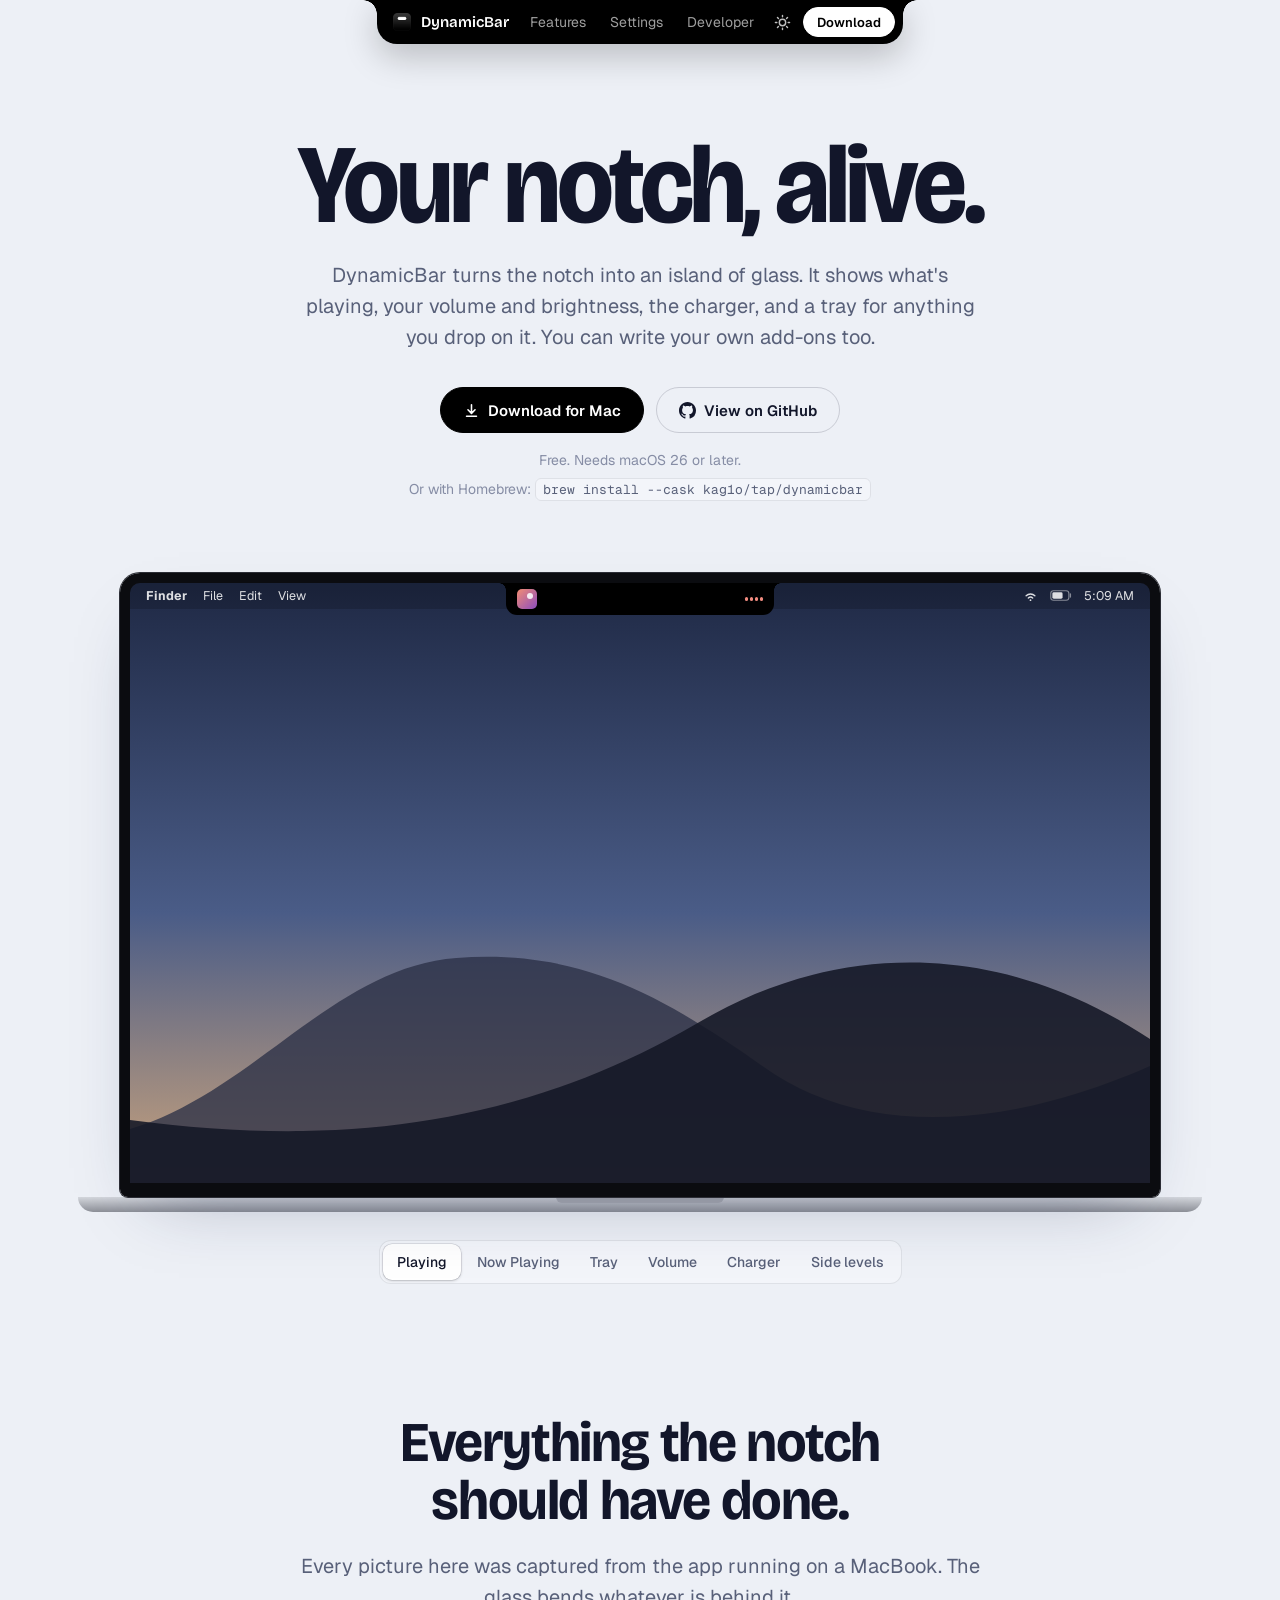
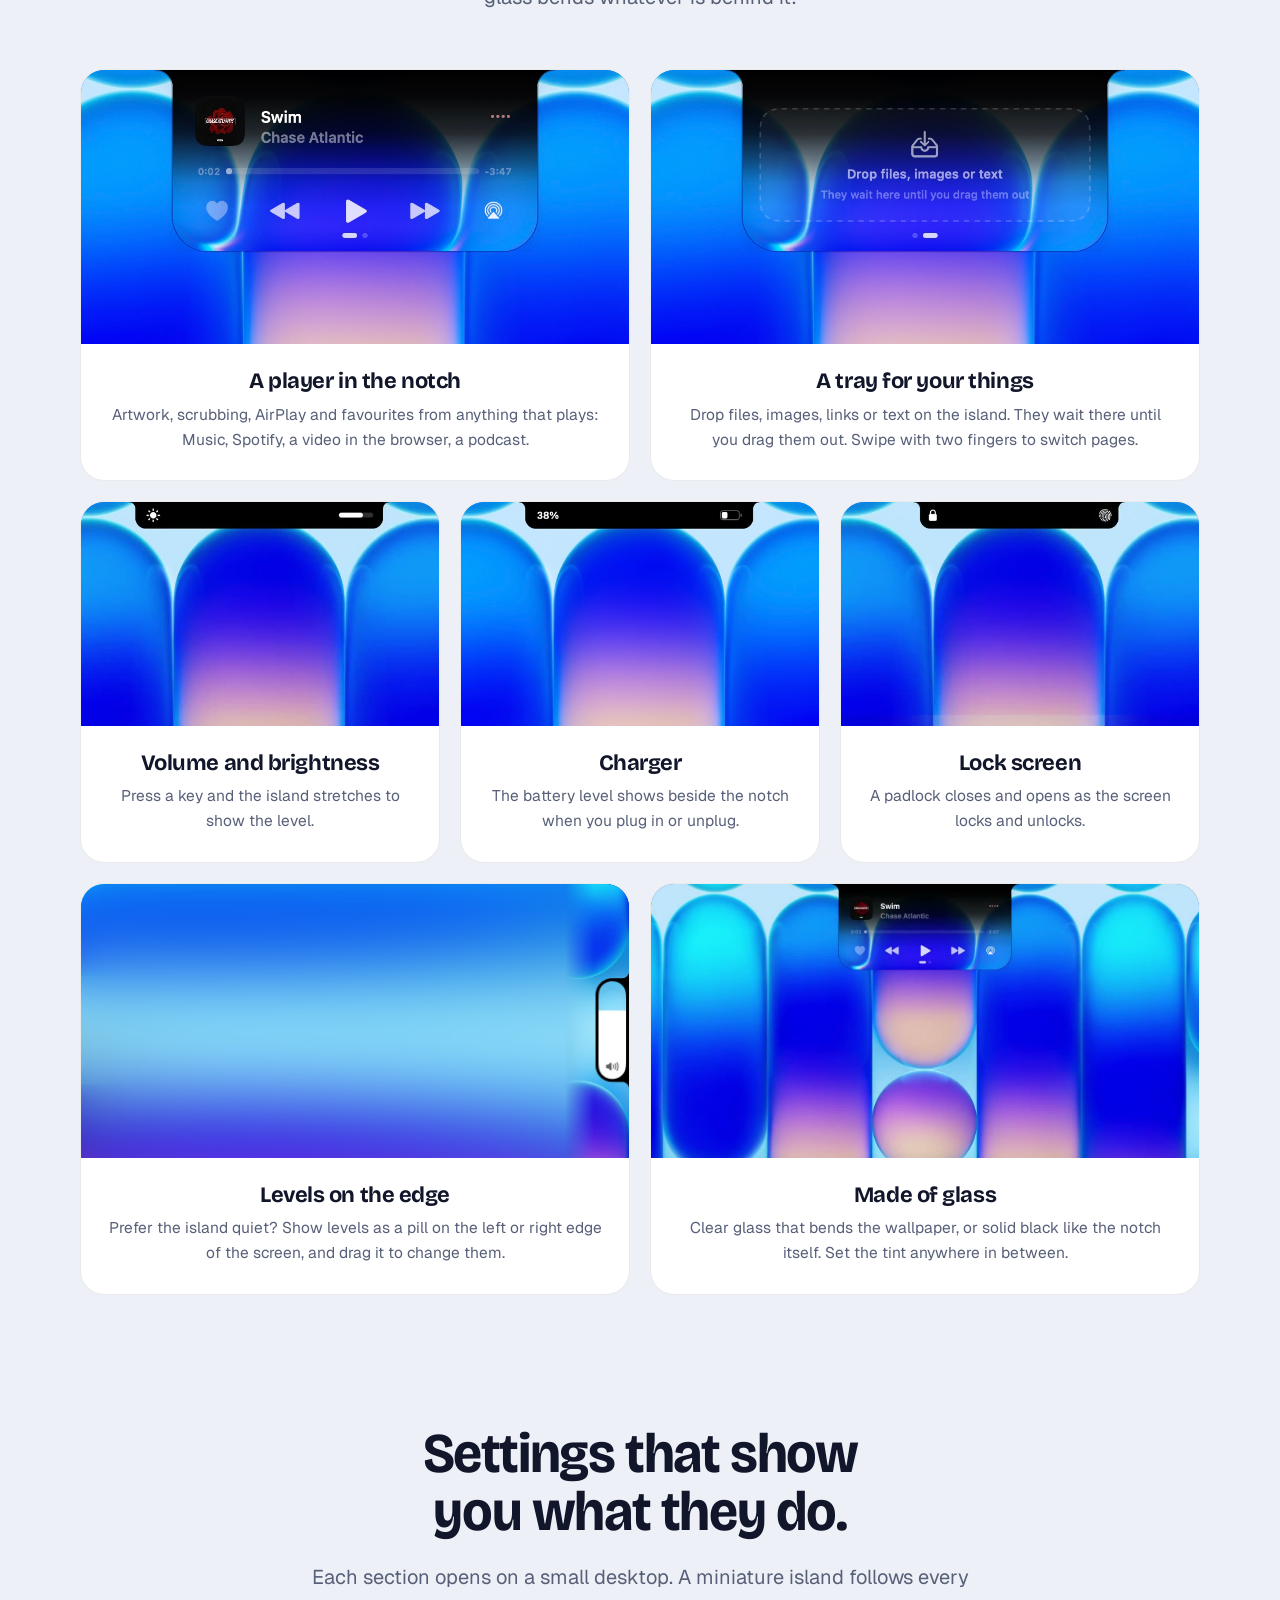
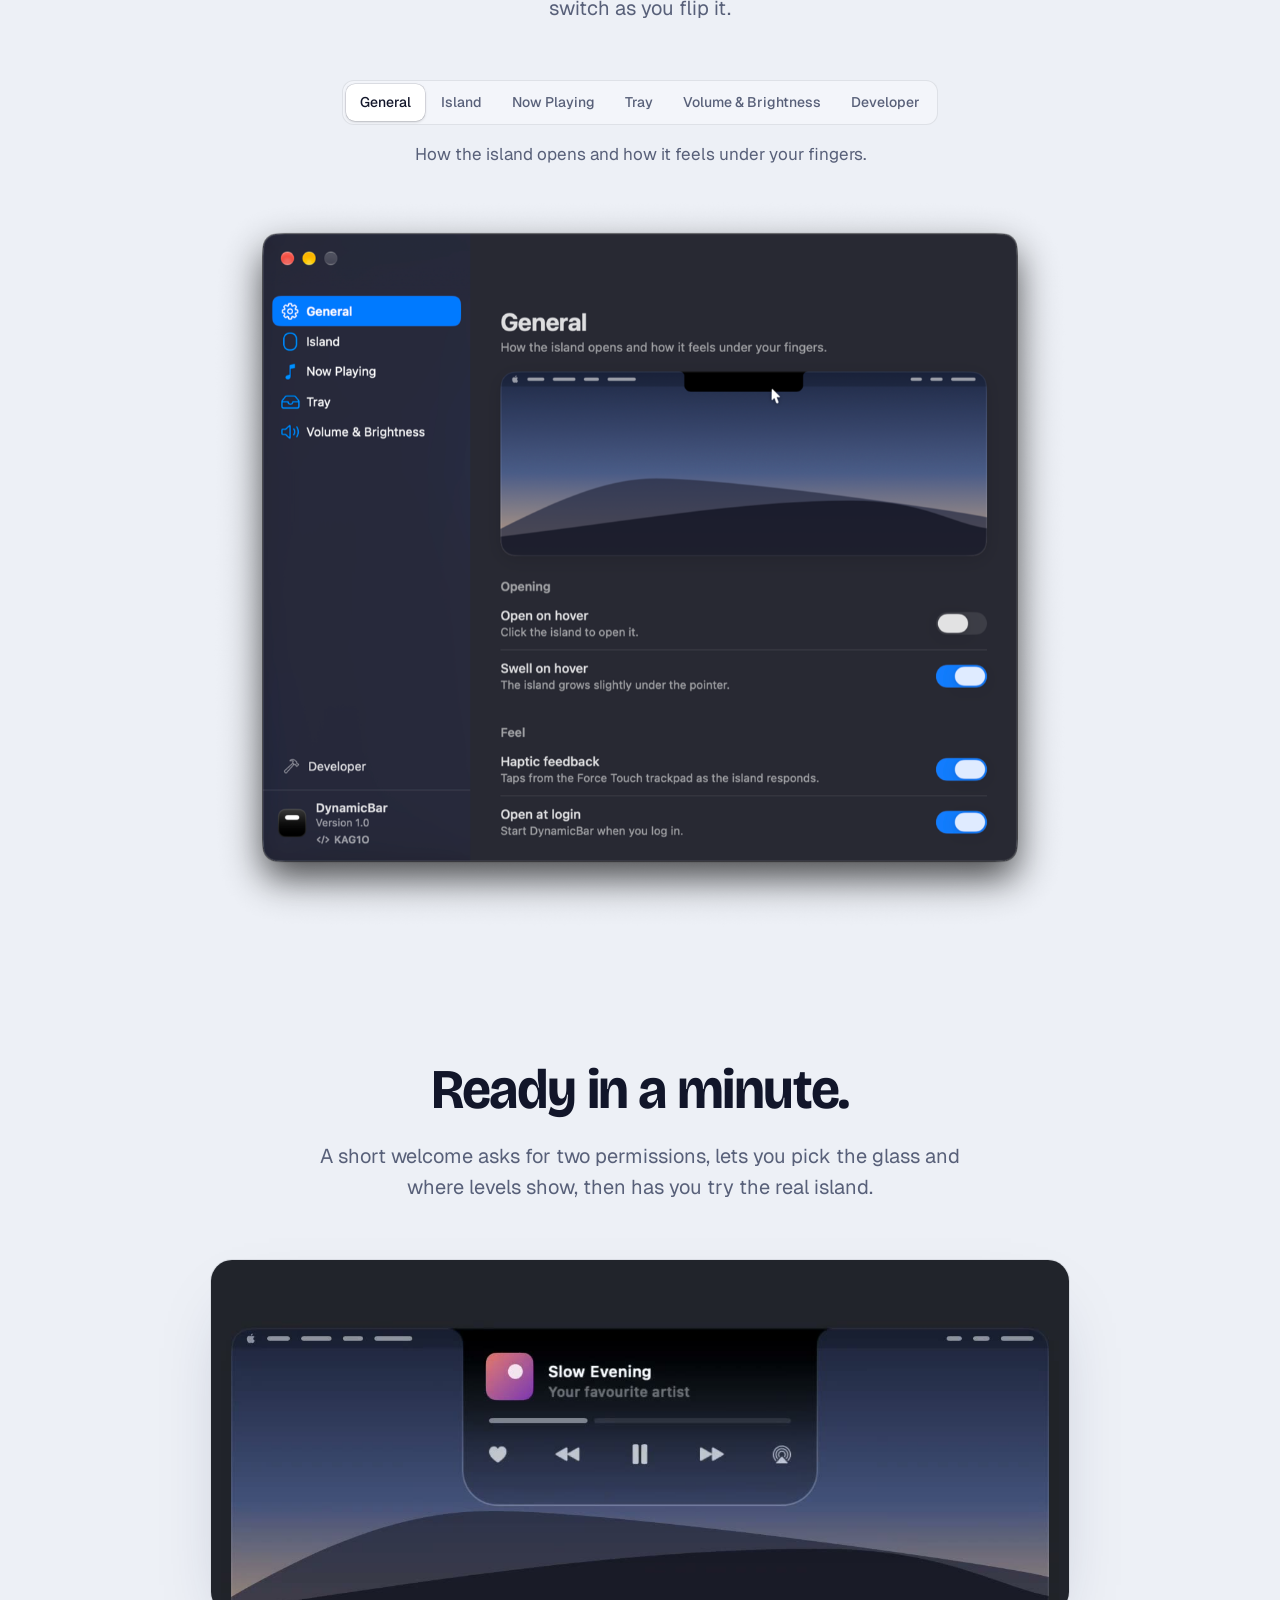
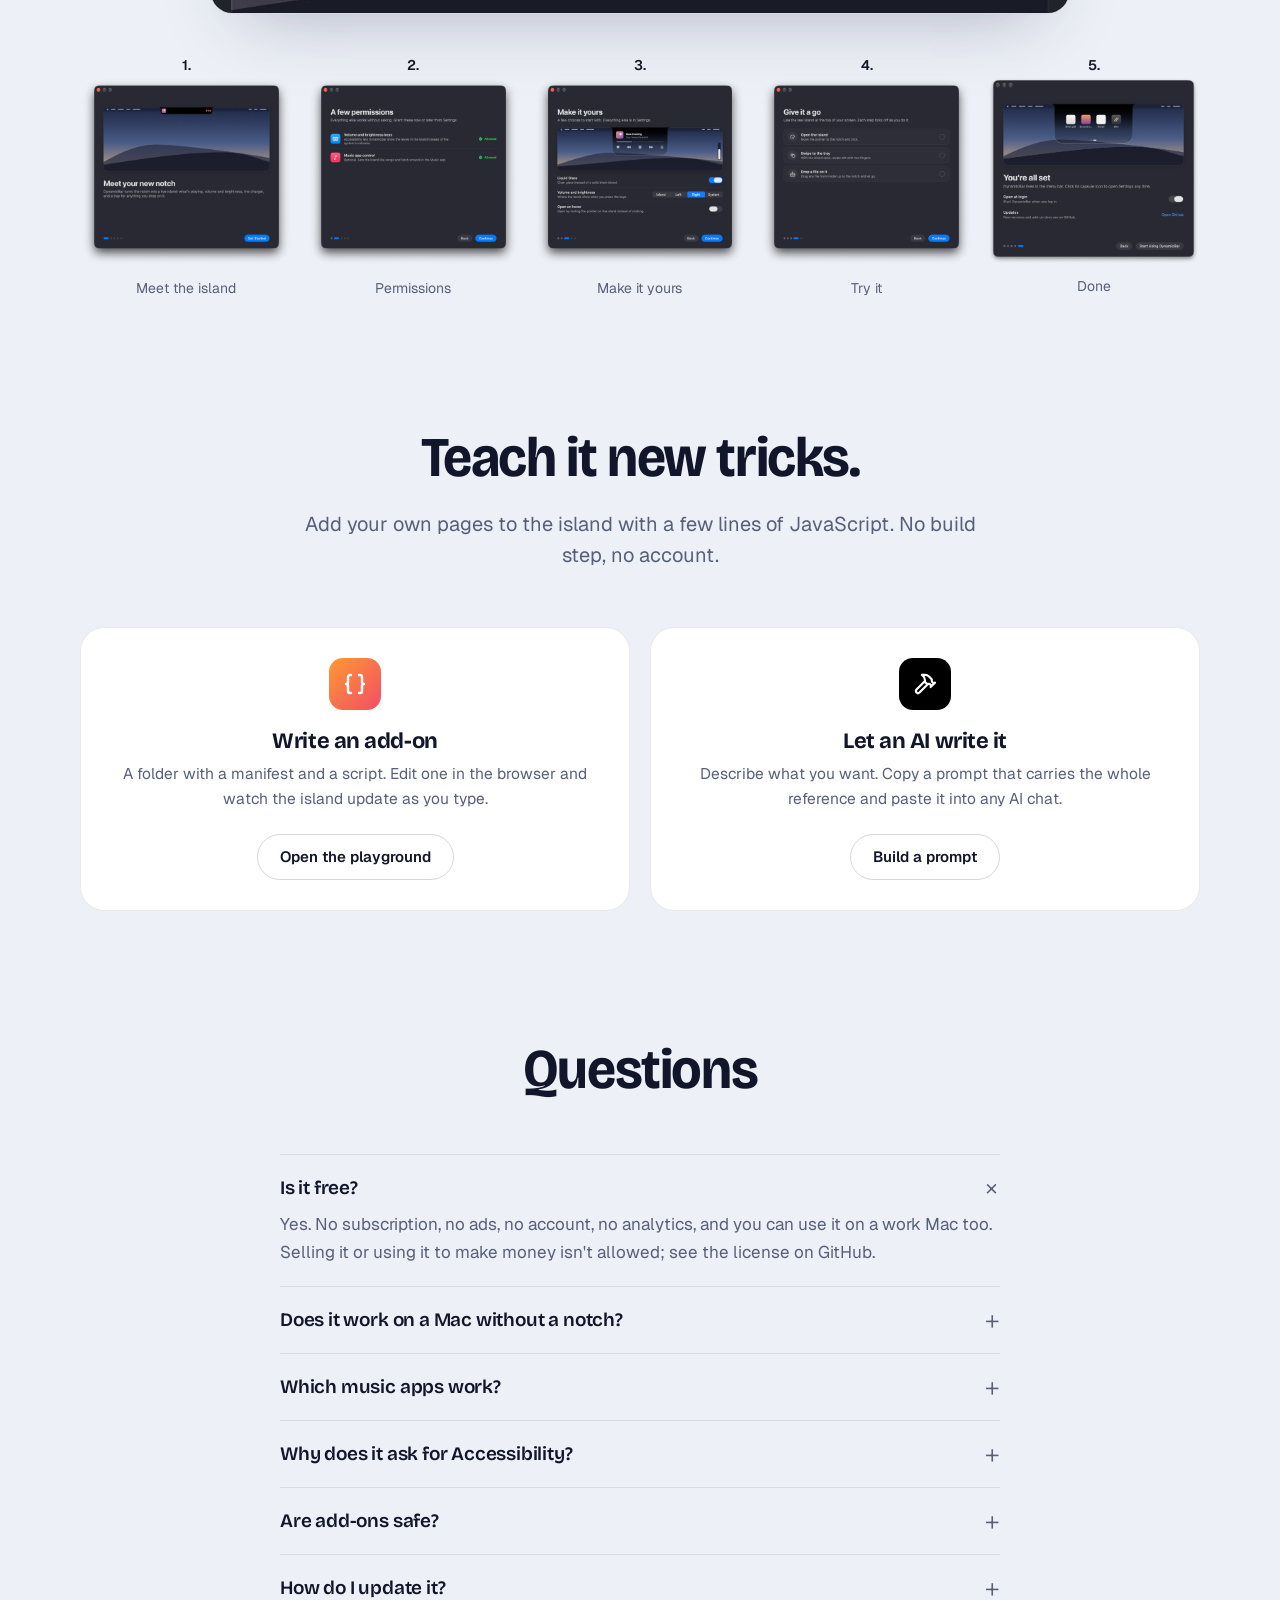
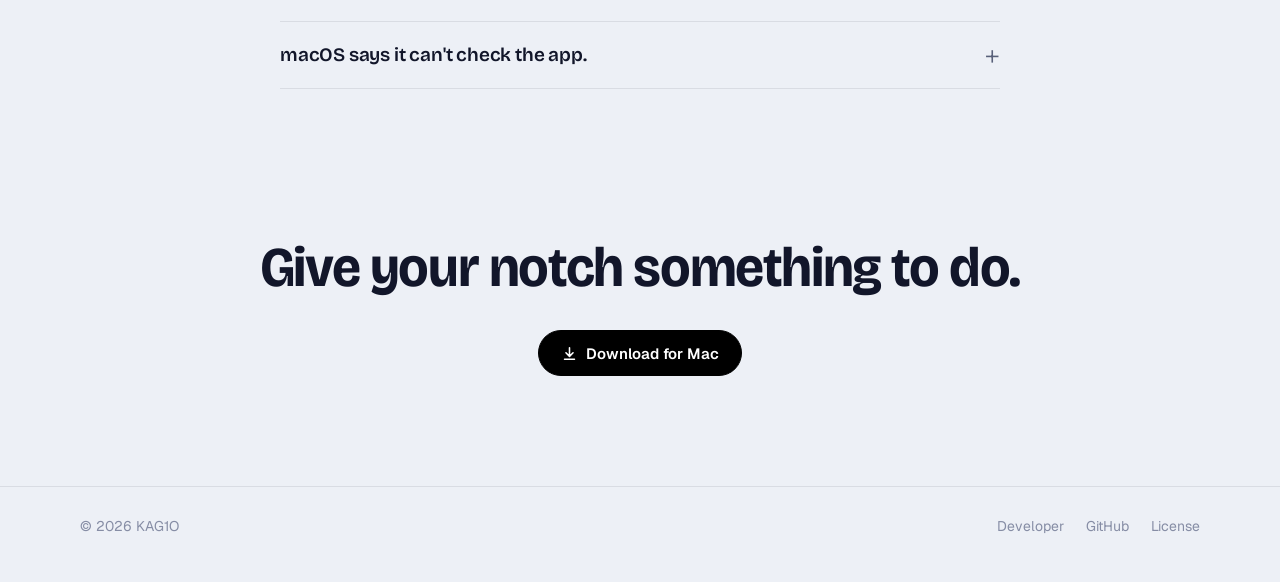
==== commit bece187a: "Add update feed and Homebrew install" ====
--- a/docs/index.html
+++ b/docs/index.html
@@ -49,6 +49,7 @@
       <a class="btn" href="https://github.com/KAG1O/DynamicBar"><svg><use href="#i-gh"/></svg>View on GitHub</a>
     </div>
     <p class="fine">Free. Needs macOS 26 or later.</p>
+    <p class="fine brew">Or with Homebrew: <code>brew install --cask kag1o/tap/dynamicbar</code></p>
 
     <div class="stage" data-loop id="stage">
       <div class="screen" id="screen">
@@ -173,6 +174,7 @@
       <details><summary>Which music apps work?</summary><p>Anything that reports to macOS Now Playing: Music, Spotify, podcasts, videos in Safari or Chrome. You can limit it to the Music app or turn the player off.</p></details>
       <details><summary>Why does it ask for Accessibility?</summary><p>Only to take over the volume and brightness keys, so levels show in the island instead of the system square. Choose “System” in Settings and it never needs it.</p></details>
       <details><summary>Are add-ons safe?</summary><p>Add-ons run inside DynamicBar's JavaScript sandbox. The network, links, media, the clipboard and opening the island each need a permission, shown before you install. Developer Mode stays off until you turn it on.</p></details>
+      <details><summary>How do I update it?</summary><p>DynamicBar checks for new versions once a day and asks before installing one. You can check now, or turn the checks off, in Settings › General › Updates. With Homebrew, <code>brew upgrade --cask dynamicbar</code> works too.</p></details>
       <details><summary>macOS says it can't check the app.</summary><p>DynamicBar isn't notarized by Apple. Close the message, open System Settings › Privacy &amp; Security, scroll down and click Open Anyway. If macOS says the app is damaged, run <code>xattr -cr /Applications/DynamicBar.app</code> in Terminal and open it again.</p></details>
     </div>
   </section>
--- a/docs/assets/style.css
+++ b/docs/assets/style.css
@@ -123,6 +123,8 @@
 .btn svg { width: 17px; height: 17px; }
 .btn-row { display: flex; gap: 12px; justify-content: center; flex-wrap: wrap; margin-top: 34px; }
 .fine { margin: 16px 0 0; font-size: 14px; color: var(--faint); }
+.fine.brew { margin-top: 6px; }
+.fine code { padding: 2px 7px; border-radius: 6px; font-size: 13px; color: var(--muted); background: var(--surface-2); border: 1px solid var(--line); user-select: all; }
 
 /* ---------- Hero ---------- */
 .hero { padding: 132px 0 0; text-align: center; }
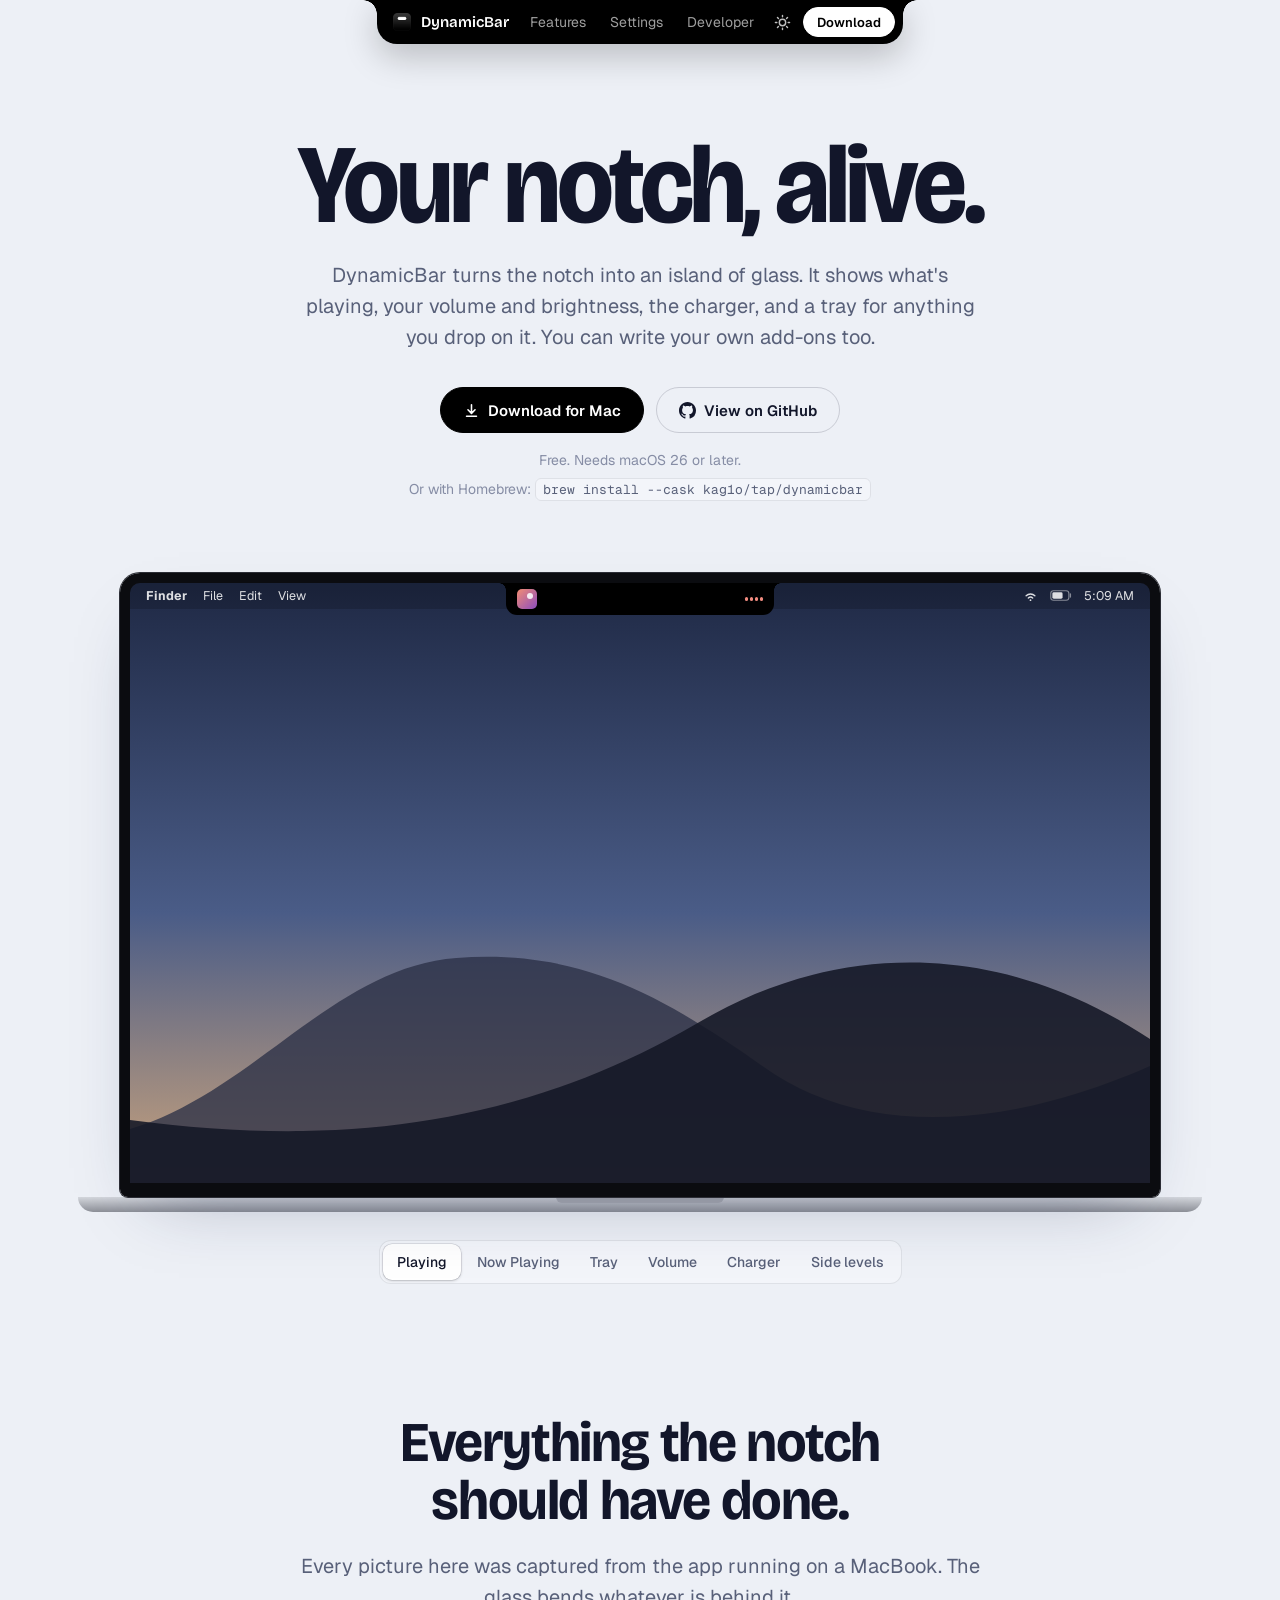
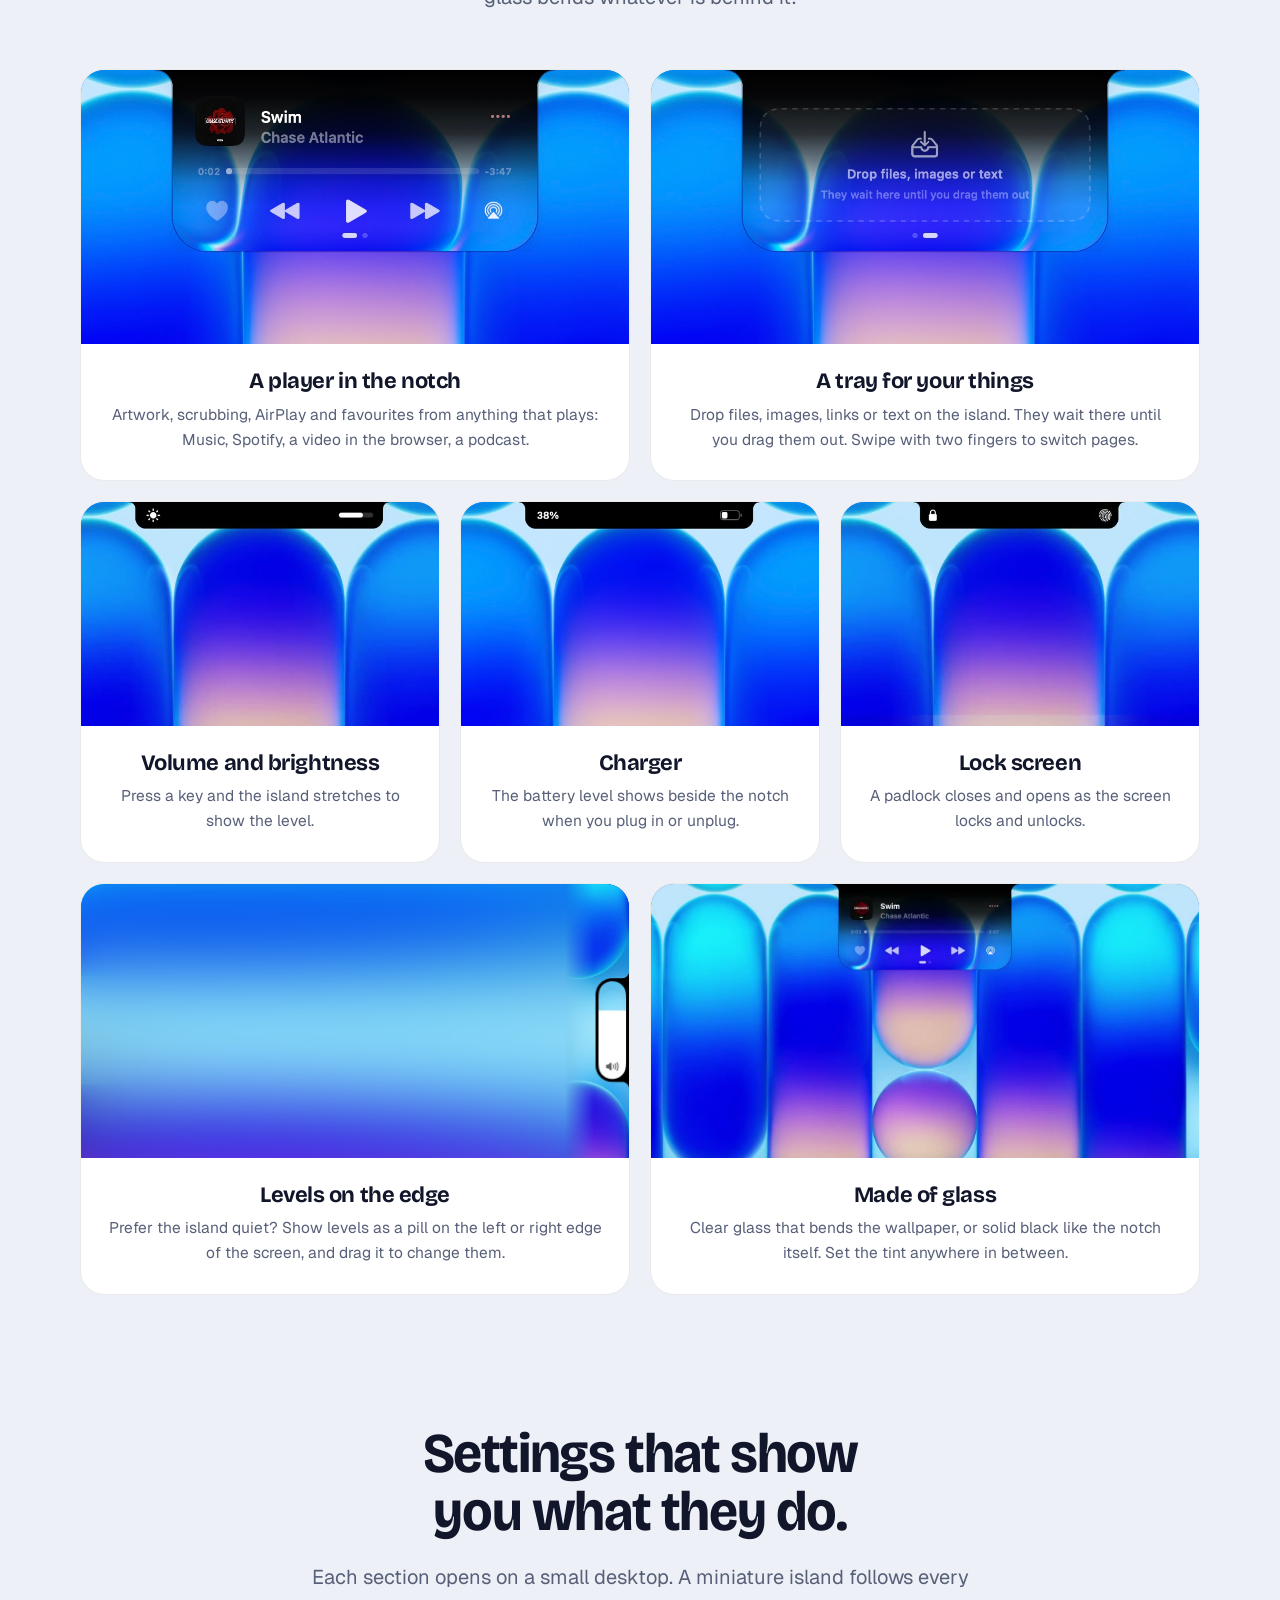
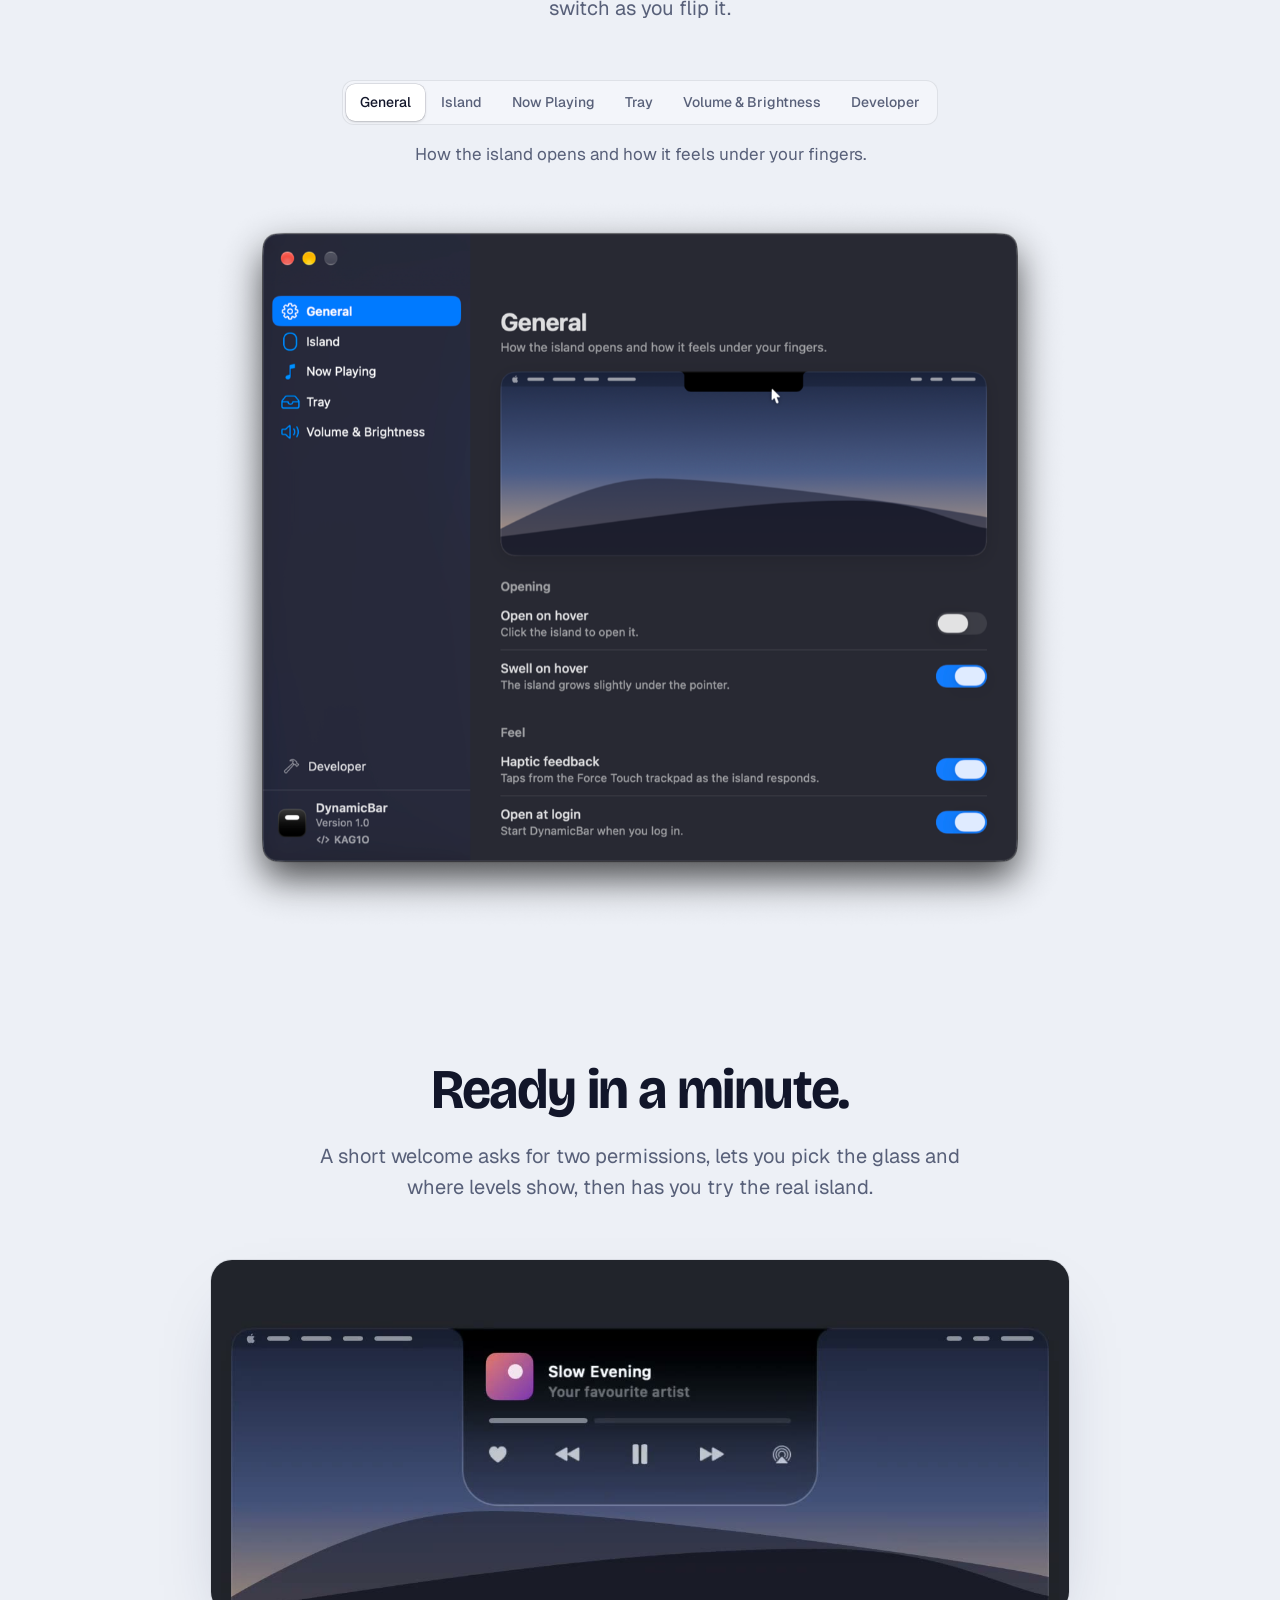
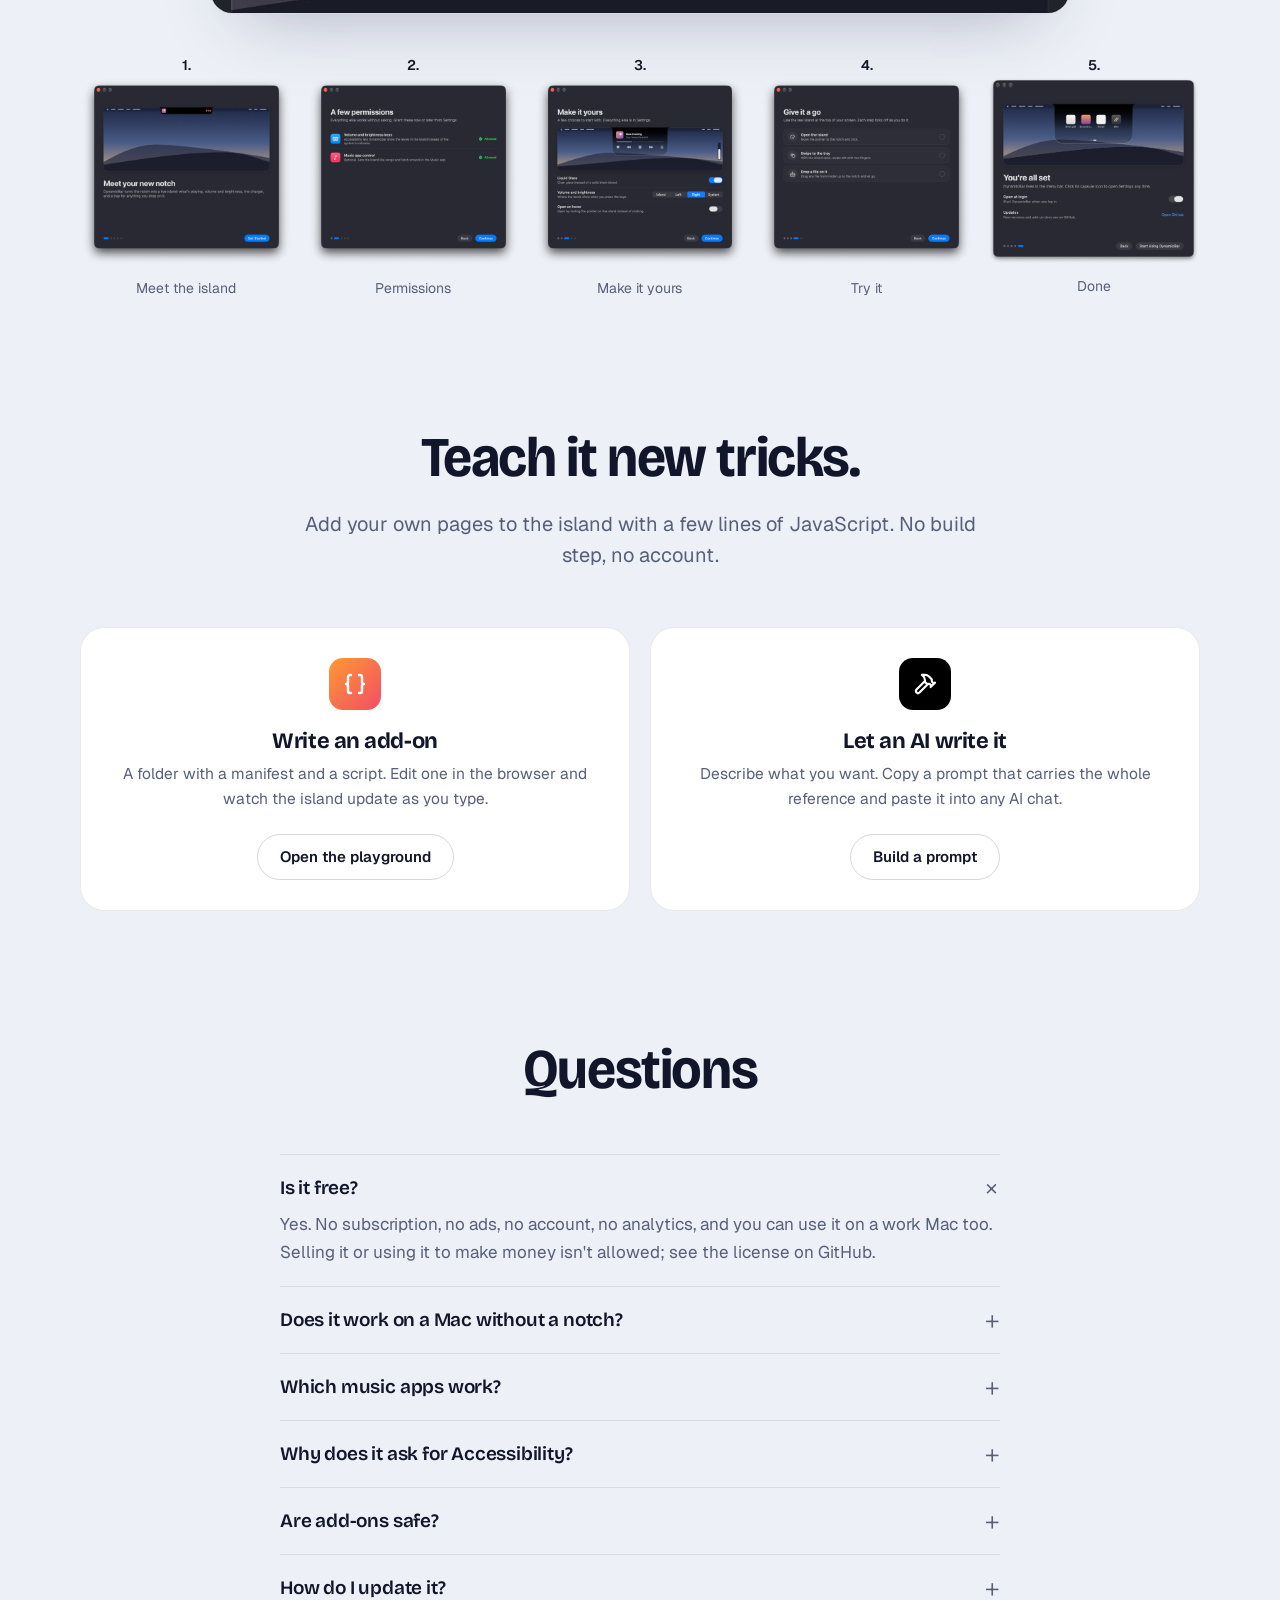
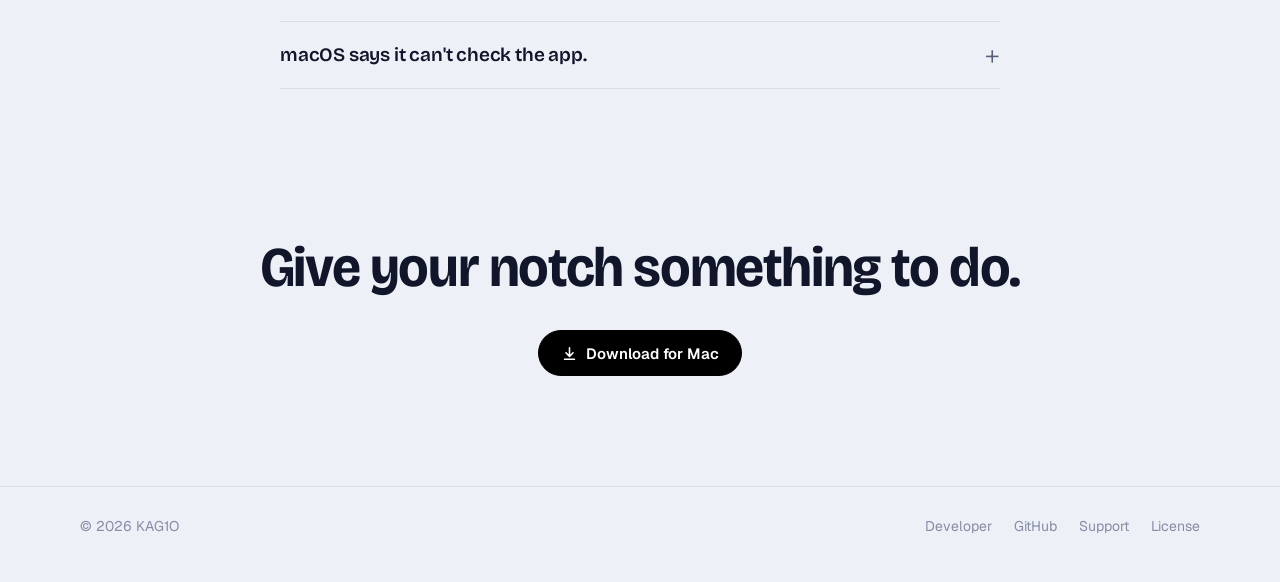
==== commit acaae25d: "Add Ko-fi support widget and links" ====
--- a/docs/index.html
+++ b/docs/index.html
@@ -192,11 +192,12 @@
 <footer>
   <div class="wrap">
     <span>© 2026 KAG1O</span>
-    <nav aria-label="Footer"><a href="developer.html">Developer</a><a href="https://github.com/KAG1O/DynamicBar">GitHub</a><a href="https://github.com/KAG1O/DynamicBar/blob/main/LICENSE.md">License</a></nav>
+    <nav aria-label="Footer"><a href="developer.html">Developer</a><a href="https://github.com/KAG1O/DynamicBar">GitHub</a><a href="https://ko-fi.com/kag1o">Support</a><a href="https://github.com/KAG1O/DynamicBar/blob/main/LICENSE.md">License</a></nav>
   </div>
 </footer>
 
 <script src="assets/common.js"></script>
 <script src="assets/home.js"></script>
+<script src="assets/support.js"></script>
 </body>
 </html>
